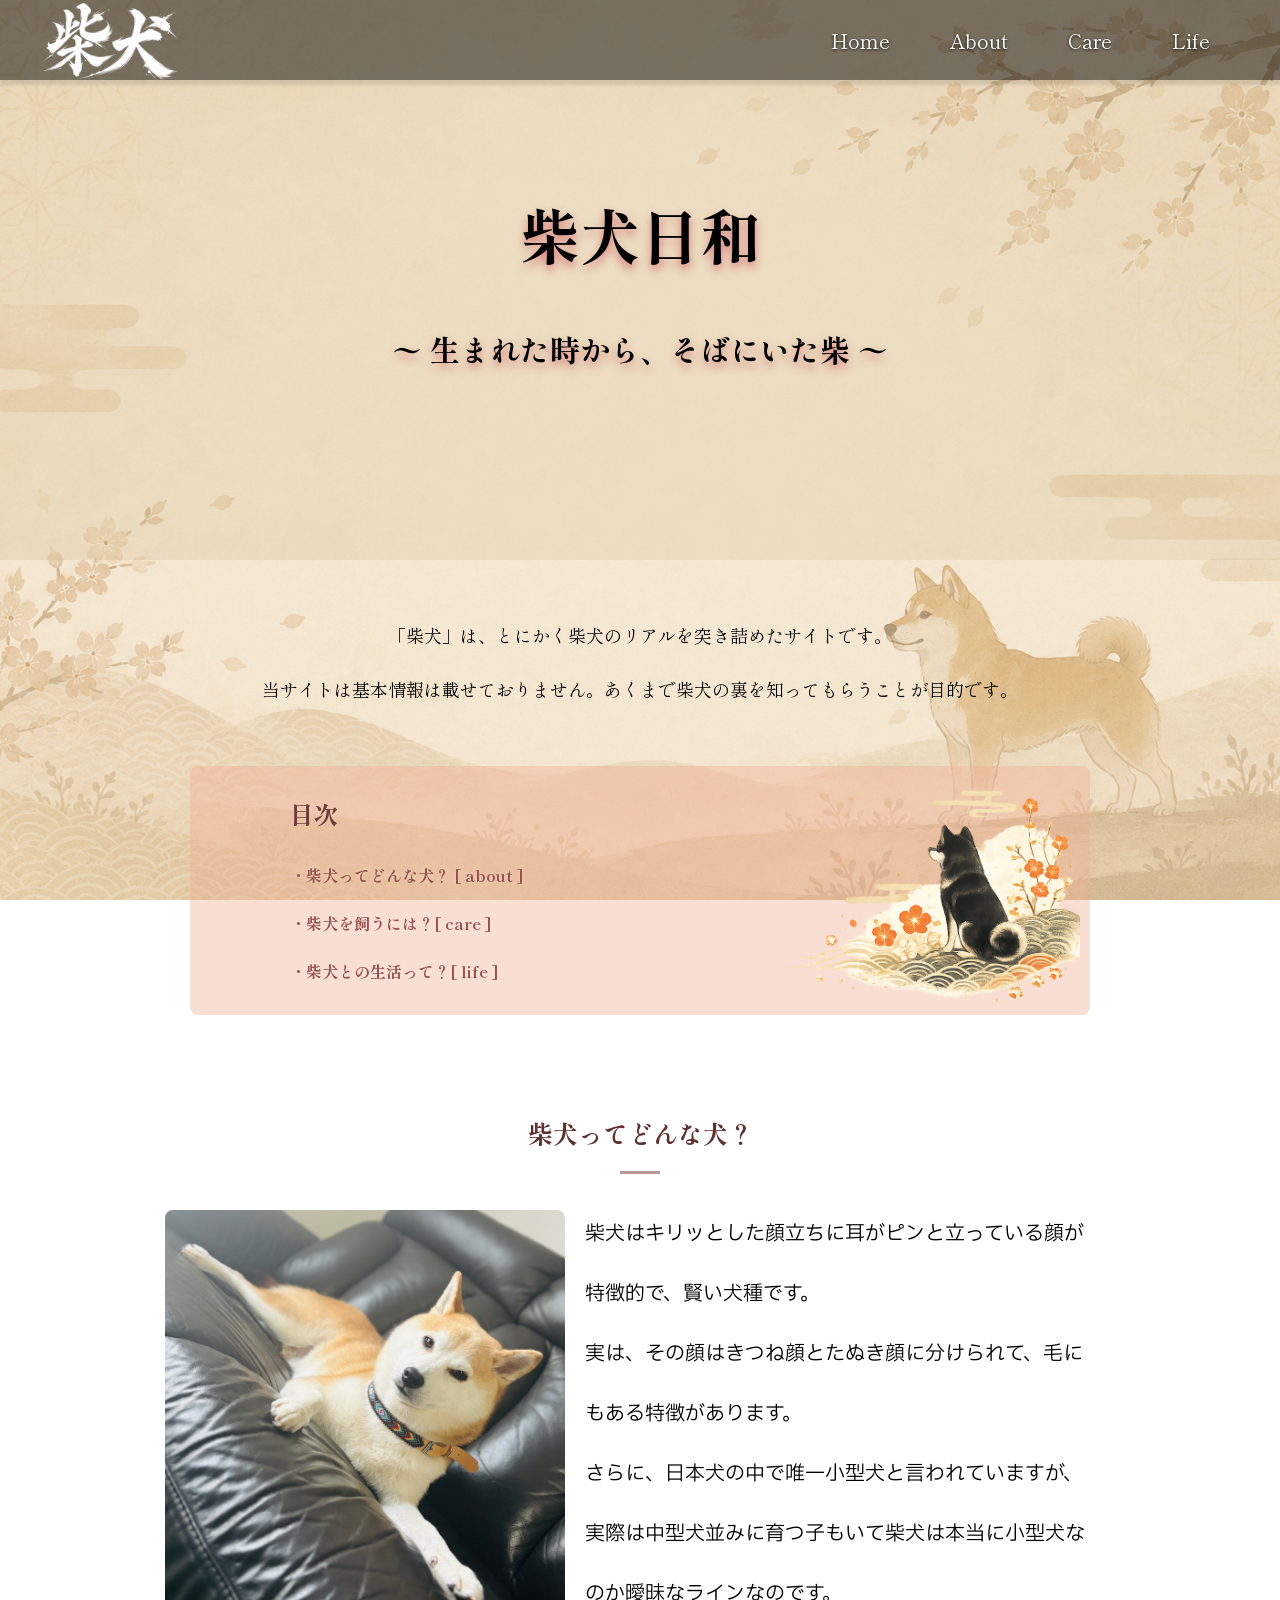
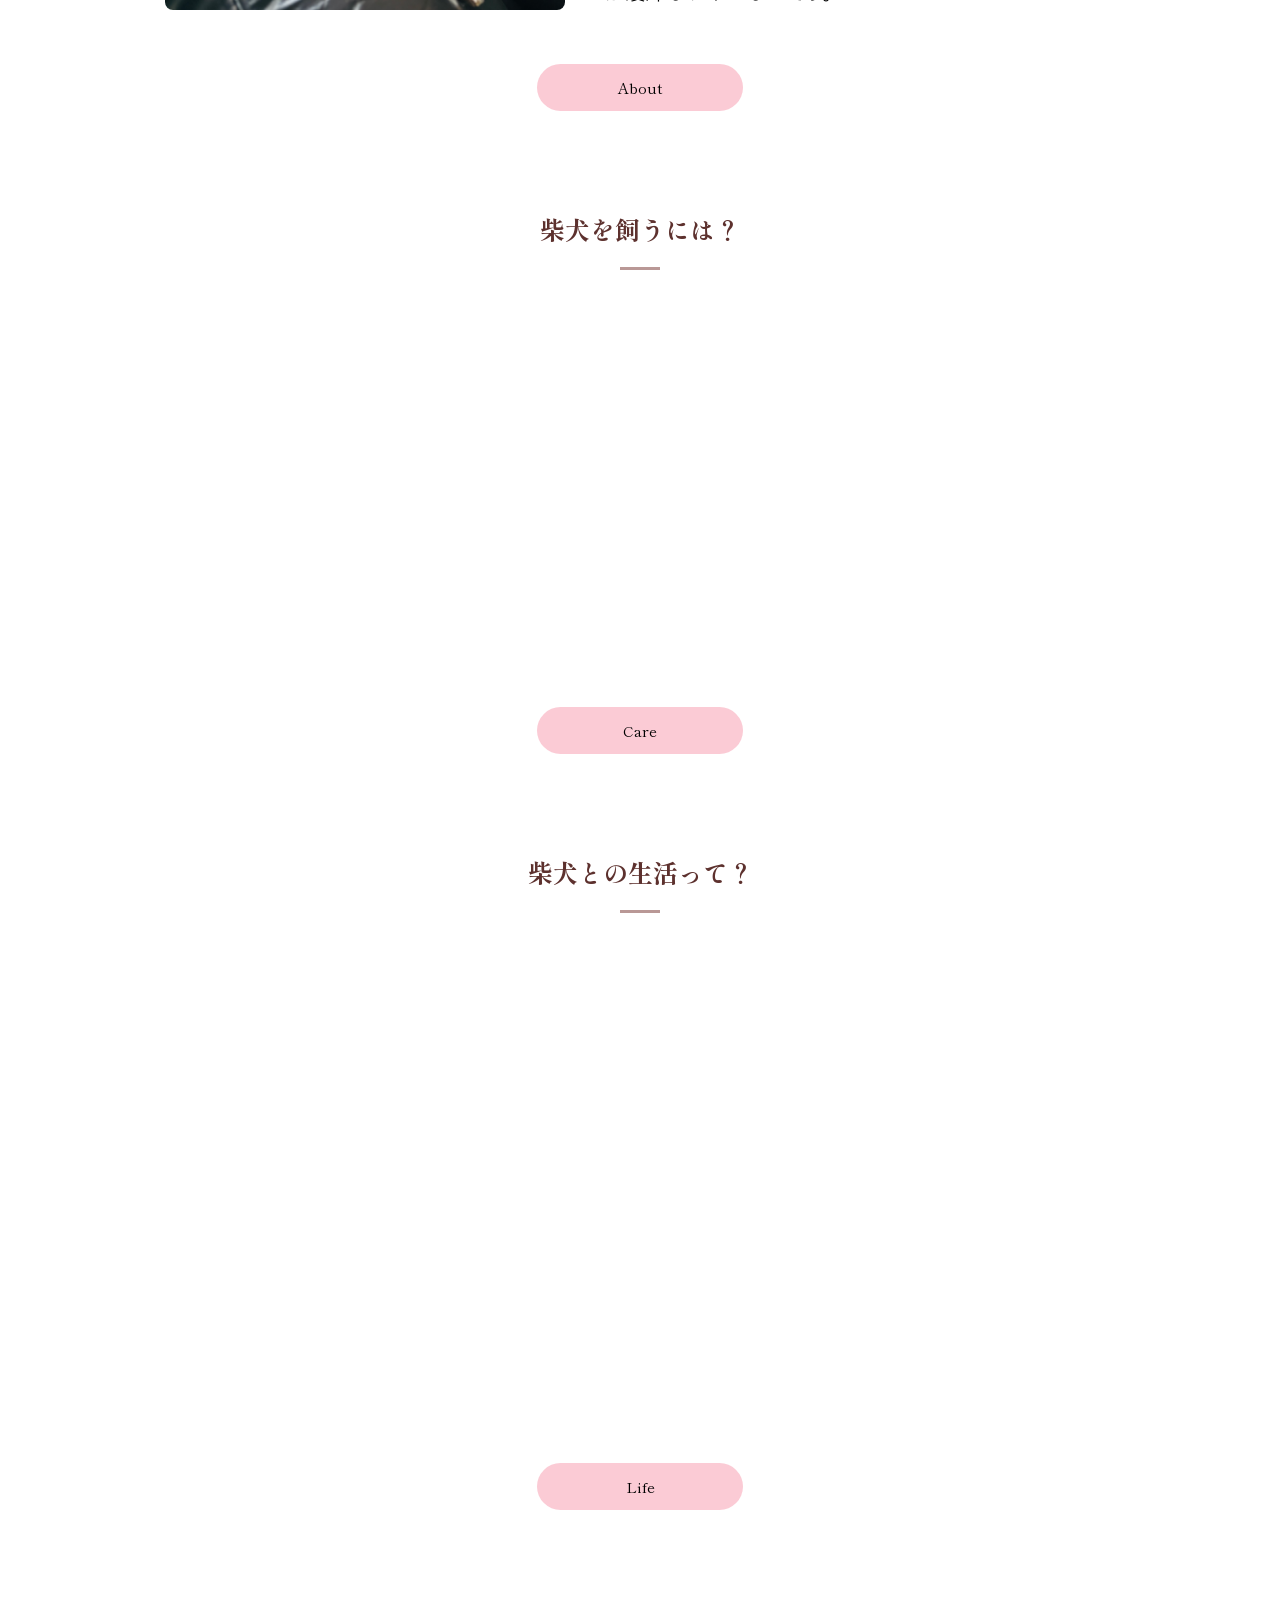
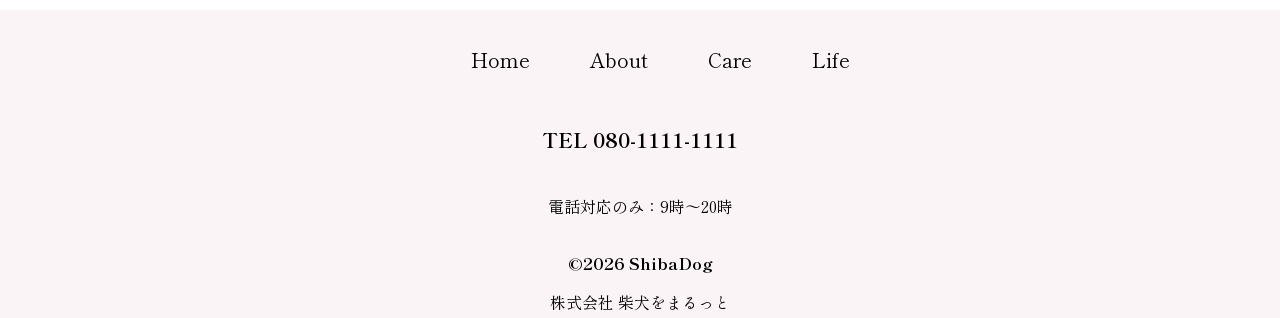
==== index.html @ 4274ad4c "デプロイ" ====
<!DOCTYPE html>
<html lang="ja">

<head>
    <meta charset="UTF-8">
    <meta name="viewport" content="width=device-width, initial-scale=1.0">
    <title>知っておきたい！柴犬のコト</title>
    <link rel="stylesheet" href="./DogMatch_Site/css/base.css">
    <link rel="stylesheet" href="./DogMatch_Site/css/index.css">
    <link rel="preconnect" href="https://fonts.googleapis.com">
    <link rel="preconnect" href="https://fonts.gstatic.com" crossorigin>
    <link href="https://fonts.googleapis.com/css2?family=IBM+Plex+Sans+JP&family=Shippori+Mincho&display=swap"
        rel="stylesheet">
</head>

<body>
    <div id="page-transition" class="active"></div>
    <header class="header">
        <div class="header-inner">
            <a href="./index.html" class="header-logo">
                <img src="./DogMatch_Picture/./DM_logo.png" alt="DogMatch-logo">
            </a>
            <button class="menu-button"></button>
            <!-- ボタンの説明的なの欲しい（肉球がメニューボタンだと分かりにくいから -->
            <div class="header-site-menu">
                <nav class="site-menu">
                    <ul>
                        <li><a href="./index.html">Home</a></li>
                        <li><a href="./DogMatch_Site/html/about.html">About</a></li>
                        <li><a href="./DogMatch_Site/html/care.html">Care</a></li>
                        <li><a href="./DogMatch_Site/html/life.html">Life</a></li>
                    </ul>
                </nav>
            </div>
        </div>
    </header>
    <main>
        <div class="title">
            <h1>柴犬日和</h1>
            <p>〜 生まれた時から、そばにいた柴 〜</p>
        </div>
        <!-- 一番初めの一言 -->
        <div class="fade-in">
            <div class="first-message">
                <p>
                    「柴犬」は、とにかく柴犬のリアルを突き詰めたサイトです。<br>当サイトは基本情報は載せておりません。あくまで柴犬の裏を知ってもらうことが目的です。
                </p>
            </div>
            <div class="table-of-contents">
                <h2>目次</h2>
                <div class="text">
                    <a href="#about-first" class="about">・柴犬ってどんな犬？ [ about ]</a>
                    <a href="#point-first" class="point">・柴犬を飼うには？[ care ]</a>
                    <a href="#life-first" class="life">・柴犬との生活って？[ life ]</a>
                    <img src="./DogMatch_Picture/mokuji-bgc.png" alt="もくじ">
                </div>
            </div>
            <!-- ここから各項目簡単説明 -->
            <!-- 柴とは -->
            <div class="recommended" id="about-first">
                <a>
                    <div>柴犬ってどんな犬？</div>
                </a>
            </div>
            <div class="fade-in">
                <div class="about-first">
                    <a class="about-pc"><img src="./DogMatch_Picture/About-first.png" alt="about"></a>
                    <p class="brief-explanation">柴犬はキリッとした顔立ちに耳がピンと立っている顔が特徴的で、賢い犬種です。<br>
                        実は、その顔はきつね顔とたぬき顔に分けられて、毛にもある特徴があります。<br>
                        さらに、日本犬の中で唯一小型犬と言われていますが、実際は中型犬並みに育つ子もいて柴犬は本当に小型犬なのか曖昧なラインなのです。</p>
                </div>
            </div>
            <a class="link-button" href="./DogMatch_Site/html/about.html">About</a>
            <!-- 飼う注意事項 -->
            <div class="recommended" id="point-first">
                <a>
                    <div>柴犬を飼うには？</div>
                </a>
            </div>
            <div class="fade-in">
                <div class="about-first">
                    <p class="brief-explanation">
                        犬を飼うには柴犬に限らずしつけと環境が大切です。<br>主に「マテ」「お座り」「ハウス」「トイレ」この4つは覚えさせた方がいいです。逆を言えばしつけはこの4つ以上も以下も要らないです。<br>環境は過ごしやすい物や便利道具も大切ですが、飼う人の「注意」の方が大切です。
                    </p>
                    <a class="about-pc"><img src="./DogMatch_Picture/Point-first.jpeg" alt="point"></a>
                </div>
            </div>
            <a class="link-button" href="./DogMatch_Site/html/care.html">Care</a>
            <!-- 生活 -->
            <div class="recommended" id="life-first">
                <a>
                    <div>柴犬との生活って？</div>
                </a>
            </div>
            <div class="fade-in">
                <div class="about-first">
                    <a class="about-pc"><img src="./DogMatch_Picture/Life-first.jpeg" alt="point"></a>
                    <div class="brief-explanation">
                        <p>柴犬との生活は、大切な話もありますが面白い話ばかりです。<br>
                            本来飼い主の方が立場が上のはずが、一緒に過ごしていると柴犬の方が上になる場面もなぜかあり、気づけば人間と柴犬が同等の立場のように過ごすようになることが多いです。<br>ここのページはそんな面白柴犬エピソードを書いています。ぜひみてください！
                        </p>
                    </div>
                </div>
            </div>
            <a class="link-button" href="./DogMatch_Site/html/life.html">Life</a>
    </main>
    <footer>
        <div class="site-menu">
            <nav class="base-menu">
                <ul>
                    <li><a href="./index.html">Home</a></li>
                    <li><a href="./DogMatch_Site/html/about.html">About</a></li>
                    <li><a href="./DogMatch_Site/html/care.html">Care</a></li>
                    <li><a href="./DogMatch_Site/html/life.html">Life</a></li>
                </ul>
            </nav>
        </div>
        <div class="text-center">
            <div class="base-tel">
                <p>TEL 080-1111-1111</p>
            </div>
            <div class="base-time">
                <p>
                    電話対応のみ：9時〜20時
                </p>
            </div>
            <p class="copyright"><small>&copy;2026 ShibaDog</small></p>
            <p class="company">株式会社 柴犬をまるっと</p>
        </div>
    </footer>
    <script>
        //ここはメニューボタン（肉球）が押されたらメニューを出し、もう一度押されたら引っ込める役割
        const menuButton = document.querySelector('.menu-button');
        const headerSiteMenu = document.querySelector('.header-site-menu');
        menuButton.addEventListener('click', function () {
            headerSiteMenu.classList.toggle('show');
        });
        // fade-in
        const observer = new IntersectionObserver(entries => {
            entries.forEach(entry => {
                if (entry.isIntersecting) entry.target.classList.add('is-visible');
            });
        });
        document.querySelectorAll('.fade-in').forEach(el => observer.observe(el));
        //→細かくなくて良い、これは結局何をしているjsなのか分かれば良い（これは、つけた名前をこのコード内から探して、cssで設定したpx分下げて配置しておいて、画面に映ったら元の位置に指定時間で戻す
        // ページ読み込み時:白から元に戻す

        // 画面のフェード　page-transition
        //1
        window.addEventListener('DOMContentLoaded', () => {
            const overlay = document.getElementById('page-transition');
            requestAnimationFrame(() => {
                overlay.classList.remove('active'); // フェードアウト
            });
        });
        // リンククリック時:白くしてから遷移
        //2（役割はその場でページに飛ぶのをとめ、自分で設定した演習、時間を決めて移動させてる
        document.querySelectorAll('a').forEach(link => {
            link.addEventListener('click', function (e) {
                const href = this.getAttribute('href');
                // hrefにクリックされたaタグのhref属性の値を読み込んでいる
                if (!href || href.startsWith('#')) {
                    return; // ここで処理を抜ける
                }
                e.preventDefault();//リンクを押した瞬間にすぐページが切り替わるのを止める。
                const overlay = document.getElementById('page-transition');
                overlay.classList.add('active');//→ 白いオーバーレイを表示する(すでに白い状態だから見た目上の変化はないけど、「今から白くなるぞ」という状態にする)
                //3
                setTimeout(() => {
                    window.location.href = href;
                }, 1000); // CSSのtransition時間と合わせる
            });
        });
        //最初から白くしておく（html)→リンクリックで2が動き、3で1秒まつ→待ったらページの読み込み→そのページも初めから白いため、1が動き、フェードアウト
        // カーソル設定
        let lastTime = 0;
        document.addEventListener('mousemove', function (e) {
            const now = Date.now(); // 今の時刻を取得
            if (now - lastTime < 150) {
                return; // 前回置いてからまだINTERVALミリ秒経ってなければ何もしない
            }
            lastTime = now; // 今回置いた時刻を記録し直す
            const paw = document.createElement('img');//タグ作成
            paw.src = './DogMatch_Picture/cursor.png';
            paw.className = 'paw-trail';//cssで見た目を整えるための目印
            paw.style.left = e.pageX + 'px';
            paw.style.top = e.pageY + 'px';
            //マウスが動いたらその地点を記録
            document.body.appendChild(paw);//実際に追加
            // 一定時間後に消す(残り続けると重くなるため)
            setTimeout(() => {
                paw.remove();
            }, 800);
        });
    </script>
</body>

</html>
---- DogMatch_Site/css/base.css ----
@charset "utf-8";

/* フォント */
/* font-family: "IBM Plex Sans JP", sans-serif; 可愛い方*/
/* font-family: "Shippori Mincho", serif;　和風 */

html {
    scroll-behavior: smooth;
}

/* これだけでゆっくり動いてくれる */

* {
    cursor: url('../../DogMatch_Picture/cursor.png') 16 16, auto;
}

body {
    font-family: "IBM Plex Sans JP", sans-serif;
    /* background-image: url(../../DogMatch_Picture/background.png); */
    background-repeat: no-repeat;
    background-position: center;
    /* スクロールしても背景固定 */
    background-attachment: fixed;
    background-size: cover;
    margin: 0;
    padding: 0;
    width: 100%;
    /* カーソル */
    cursor: url('../../DogMatch_Picture/cursor.png') 16 16, auto;
}

/* ↓各項目のtitle部分設定 */
.title {
    font-family: "Shippori Mincho", serif;
    width: 100%;
    margin-top: 0;
    padding-top: 150px;
    padding-bottom: 100px;
    font-weight: bold;
    text-align: center;
    font-size: 20px;
    text-shadow: 0 5px 5px #ffffffaf;
    /*横　縦　ぼかしの大きさ　色*/
}

.title h1 {
    font-size: 5vh;
}

/* ここまで各項目title */

a {
    color: inherit;
    /*文字の色は継承してねってこと */
    text-decoration: none;
}

ul {
    display: flex;
    list-style: none;
    /* 頭のアイコンをなくす */
}

/* ヘッター */
.header-site-menu ul li,
.base-menu ul li {
    margin-left: 30px;
    margin-right: 30px;
    font-size: 20px;
}

.header-logo {
    /*このロゴは<a>、インライン要素。＝高さや幅は設定できない*/
    display: block;
    width: 140px;
    margin-top: 10px;
}

header {
    font-family: "Shippori Mincho", serif;
    width: 100%;
    height: 80px;
    top: 0;
    left: 0;
    background-color: #0000007d;
    position: fixed;
    box-shadow: 0 5px 3px rgba(0, 0, 0, 0.1);
    text-shadow: 0 1px 3px #090909f6;
    /*横　縦　ぼかしの大きさ　色*/
    z-index: 999;
}

.menu-button {
    display: none;
}

.header-inner {
    /* 主軸ができる→これに沿って子要素を並べられる */
    display: flex;
    /* 交差軸を作る（今回は縦にできる） */
    /* 左右の要素を端に置いてあと均等に置く */
    justify-content: space-between;
    align-items: center;
    color: #fff;
    max-width: 1200px;
    height: 100%;
    margin-left: auto;
    margin-right: auto;
    padding-left: 40px;
    padding-right: 40px;

}

/* ヘッターここまで */

img {
    max-width: 100%;
    object-fit: cover;
    background-size: cover;
    border-radius: 8px;
}

/* フッター↓ */
footer {
    font-family: "Shippori Mincho", serif;
    margin-top: 30px;
    background-color: #f3e8ee75;
    flex-direction: column;
    display: flex;
    align-items: center;
    line-height: 2;
}

.text-center {
    text-align: center;
}

.base-menu {
    margin-top: 30px;
    margin-bottom: 20px;
}

.copyright,
.base-tel {
    font-size: 20px;
    font-weight: bold;
    /* これで真ん中に配置できる */

}

.company {
    line-height: 0;
}

/* フッター設定ここまで */

/* スクロール設定 */
.fade-in {
    opacity: 0;
    /*透明に*/
    transform: translateY(40px);
    /*縦に５０px下げる*/
    transition: opacity 1s, transform 1s;
    /*1秒かけて変化*/
}

/* jsで.is-visibleというオブジェクトもついたら */
.fade-in.is-visible {
    opacity: 1;
    transform: translateY(0);
}

.base-time {
    margin-top: 30px;
}

/* ページ飛ぶとき */
#page-transition {
    position: fixed;
    top: 0;
    left: 0;
    width: 100%;
    height: 100%;
    background-size: cover;
    background-position: center;
    background-repeat: no-repeat;
    background-attachment: fixed;
    background-image: url(../../DogMatch_Picture/fade.png);
    opacity: 0;
    pointer-events: none;
    z-index: 9999;
    transition: opacity 1s ease;
}

/* CSS	見た目の変化のルール(何が、どう、何秒で変わるか)
JS	いつそのルールを発動させるか(クラスの付け外しのタイミング) */

#page-transition.active {
    opacity: 1;
    pointer-events: all;
}

/* カーソル */
.paw-trail {
    position: absolute;
    pointer-events: none;
    /*この要素はクリック judged対象から外す*/
    /* 跡自体はクリックできないようにする */
    opacity: 0.7;
    animation: paw-fade 0.8s forwards;
    /* 徐々に消えるように */
    transition: none;
    transform: translate(-50%, -50%);
}

@keyframes paw-fade {
    to {
        opacity: 0;
        transform: translate(-50%, -50%) scale(0.8);
        /* 位置は変わらず、大きさと透明度だけ変化 */
    }
}

@media (max-width:900px) {
    body {
        background-position: right -100px bottom;

    }

    /* ヘッター */
    .header {
        position: fixed;
        height: 60px;
        top: 0;
        left: 0;
        width: 100%;
    }

    .header-inner {
        height: 100%;
    }

    .header-logo {
        width: 100px;
    }

    .site-menu ul {
        padding-left: 0;
        display: block;
        text-align: center;
        line-height: 4;
    }

    /* ヘッターの出し入れ ↓*/
    .base-menu {
        display: none;
    }

    .header-site-menu {
        position: absolute;
        top: 100%;
        left: 0;
        right: 0;
        background-color: #888e7edd;
        padding-top: 30px;
        padding-bottom: 50px;
        display: none;
    }

    .header-site-menu.show {
        /*jsで'is-show'（ここはただの名前なためなんでも動く、同じ名前なら）を追加されると、*/
        display: block;
    }

    .menu-button {
        display: block;
        width: 50px;
        height: 50px;
        background-image: url(../../DogMatch_Picture/paw.png);
        background-size: 100%;
        background-repeat: no-repeat;
        background-position: center;
        background-color: transparent;
        border: none;
        border-radius: 0;
        /*ボタンとしてわかりやすく、初めから角が丸び帯てるためなくす。*/
        outline: none;
        /*ボーダーと違って、動く、ボーダーに近いもの*/
    }

    /* ヘッターここまで */

    /*各項目title */
    .title h1 {
        font-size: 30px;
    }
}
---- DogMatch_Site/css/index.css ----
@charset "utf-8";

#about-first,
#point-first,
#life-first {
    /* 目次でここに飛んできたときだけ、上に80pxの隙間を開ける（数値は自由に調整してください） */
    scroll-margin-top: 100px;
}

.about:hover,
.point:hover,
.life:hover {
    color: #a05757;
}

body {
    background-image: url(../../DogMatch_Picture/background.png);
}

/* タイトル部分 */

.title {
    font-family: "Shippori Mincho", serif;
    width: 100%;
    background-color: #c6ab7230;
    /* height: 350px; */
    height: 40vh;
    /*画面の?%の大きさに設定*/
    /* flex-direction: column;
    display: flex;
    align-items:center; */
    margin-top: 0;
    padding-top: 150px;
    font-weight: bold;
    text-align: center;
    font-size: 30px;
    text-shadow: 0 5px 10px #d67575f6;
    /*横　縦　ぼかしの大きさ　色*/
    padding-bottom: 50px;

}

.title h1 {
    margin-top: 40px;
    margin-bottom: 50px;
    font-size: 60px;
}

/* 前書き */
.first-message,
.brief-explanation {
    /*各項目の説明文も同じcssを適応中*/
    padding: 30px 30px 0;
    text-align: center;
    line-height: 3;
}

.first-message {
    font-family: "Shippori Mincho", serif;
    font-size: 18px;
}

/* 前書きここまで */

/* 各項目説明のタイトル部分設定 */
.recommended {
    font-size: 25px;
    margin: 100px auto 0;
    text-align: center;
    font-weight: bold;
    color: #5d312e;
    font-family: "Shippori Mincho", serif;
}

.recommended:after {
    content: '';
    /*　これが線のブロック本体*/
    display: block;
    width: 40px;
    height: 3px;
    margin: 20px auto 0;
    background-color: #8046428d;
}

/* ここがボタン設定 */
.link-button {
    background-color: #f4789362;
    text-align: center;
    margin: 20px auto 100px;
    /*　上、左右、下*/
    display: block;
    width: 180px;
    border-radius: 30px;
    /*角を丸くするもので、4つ角全て各自変更できる*/
    font-size: 15px;
    padding: 13px;
    font-family: "Shippori Mincho", serif;
}

/* ボタン、カーソルを当てたら色が変わるコード */
.link-button:hover {
    background-color: #fc9fb362;
    color: #545454;
}

/* 説明文 */
.brief-explanation {
    text-align: left;
    padding: 0px 20px 0;
    font-size: 20px;
}

h3 {
    margin-top: 30px;
    margin-left: 20px;
}

.about-first {
    display: flex;
    max-width: 950px;
    margin: 10px auto 20px;
    justify-content: center;
    align-items: center;
    flex-direction: row;
    /*　横並びにする　*/
}

.about-pc {
    max-width: 400px;
}

/* 各項目設定ここまで */

/* ここから目次設定 */
.table-of-contents {
    position: relative;
    /*基準の枠を作る*/
    background-color: #efab9365;
    color: #6e3c3a;
    height: 100%;
    max-width: 700px;
    width: 80%;
    margin: 50px auto 50px;
    padding: 10px 100px 20px;
    z-index: 1;
    border-radius: 8px;
    font-family: "Shippori Mincho", serif;
}

.table-of-contents img {
    position: absolute;
    /*自由に配置できるように*/
    bottom: 0;
    right: 10px;
    width: 100%;
    max-width: 700px;
    z-index: -1;
}

.text a {
    color: #96514d;
    text-shadow: 0 0 5px #ffffff50;
    font-weight: bold;
    display: flex;
    text-align: left;
    line-height: 3;
    width: fit-content;
    /*文字の長さ分当たり判定設定*/
}

.text a:hover {
    color: #663735;
}

@media (max-width:900px) {

    /* 前書き */
    .first-message-big {
        display: none;
    }

    .first-message-mini {
        display: block;
    }

    /* 左右に隙間を開けたいクラスを追加していく */
    .first-message {
        margin-left: 20px;
        margin-right: 10px;
    }

    /* 前書きここまで */

    /* title */
    .title {
        height: 90vh;
        padding-top: 100px;
        padding-bottom: 30px;
        text-align: center;
        font-size: 35px;
        padding-bottom: 0;
    }

    .title h1 {
        margin-top: 180px;
        padding-bottom: 0;
        font-size: 50px;
    }

    .title p {
        font-size: 18px;
    }

    /* titleここまで */
    /* 各項目内容設定 */
    .about-pc {
        display: none;
    }

    .brief-explanation {
        font-size: 16px;
    }

    /* ここまで */
    /* 目次設定 */
    .table-of-contents {
        padding: 10px 30px;
        width: 80%;
    }

    .table-of-contents a {
        border-bottom: none;
    }
}
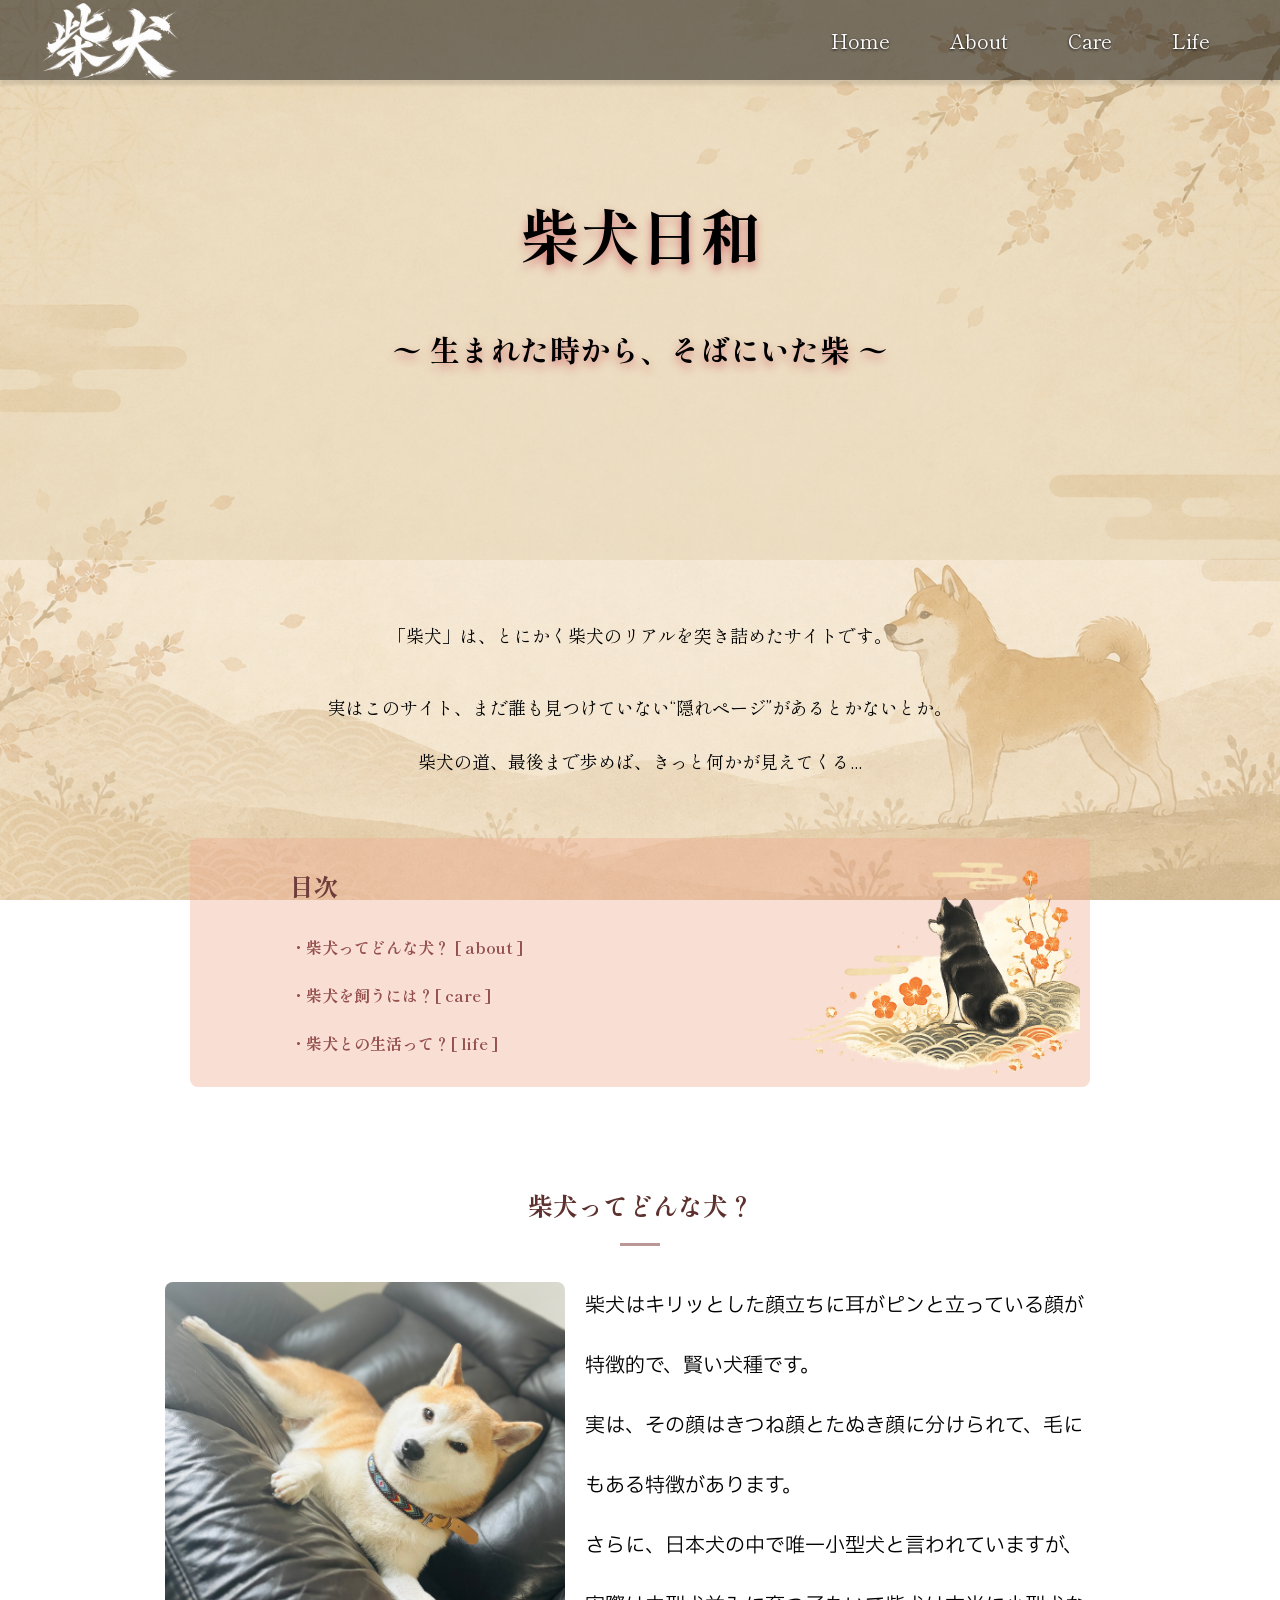
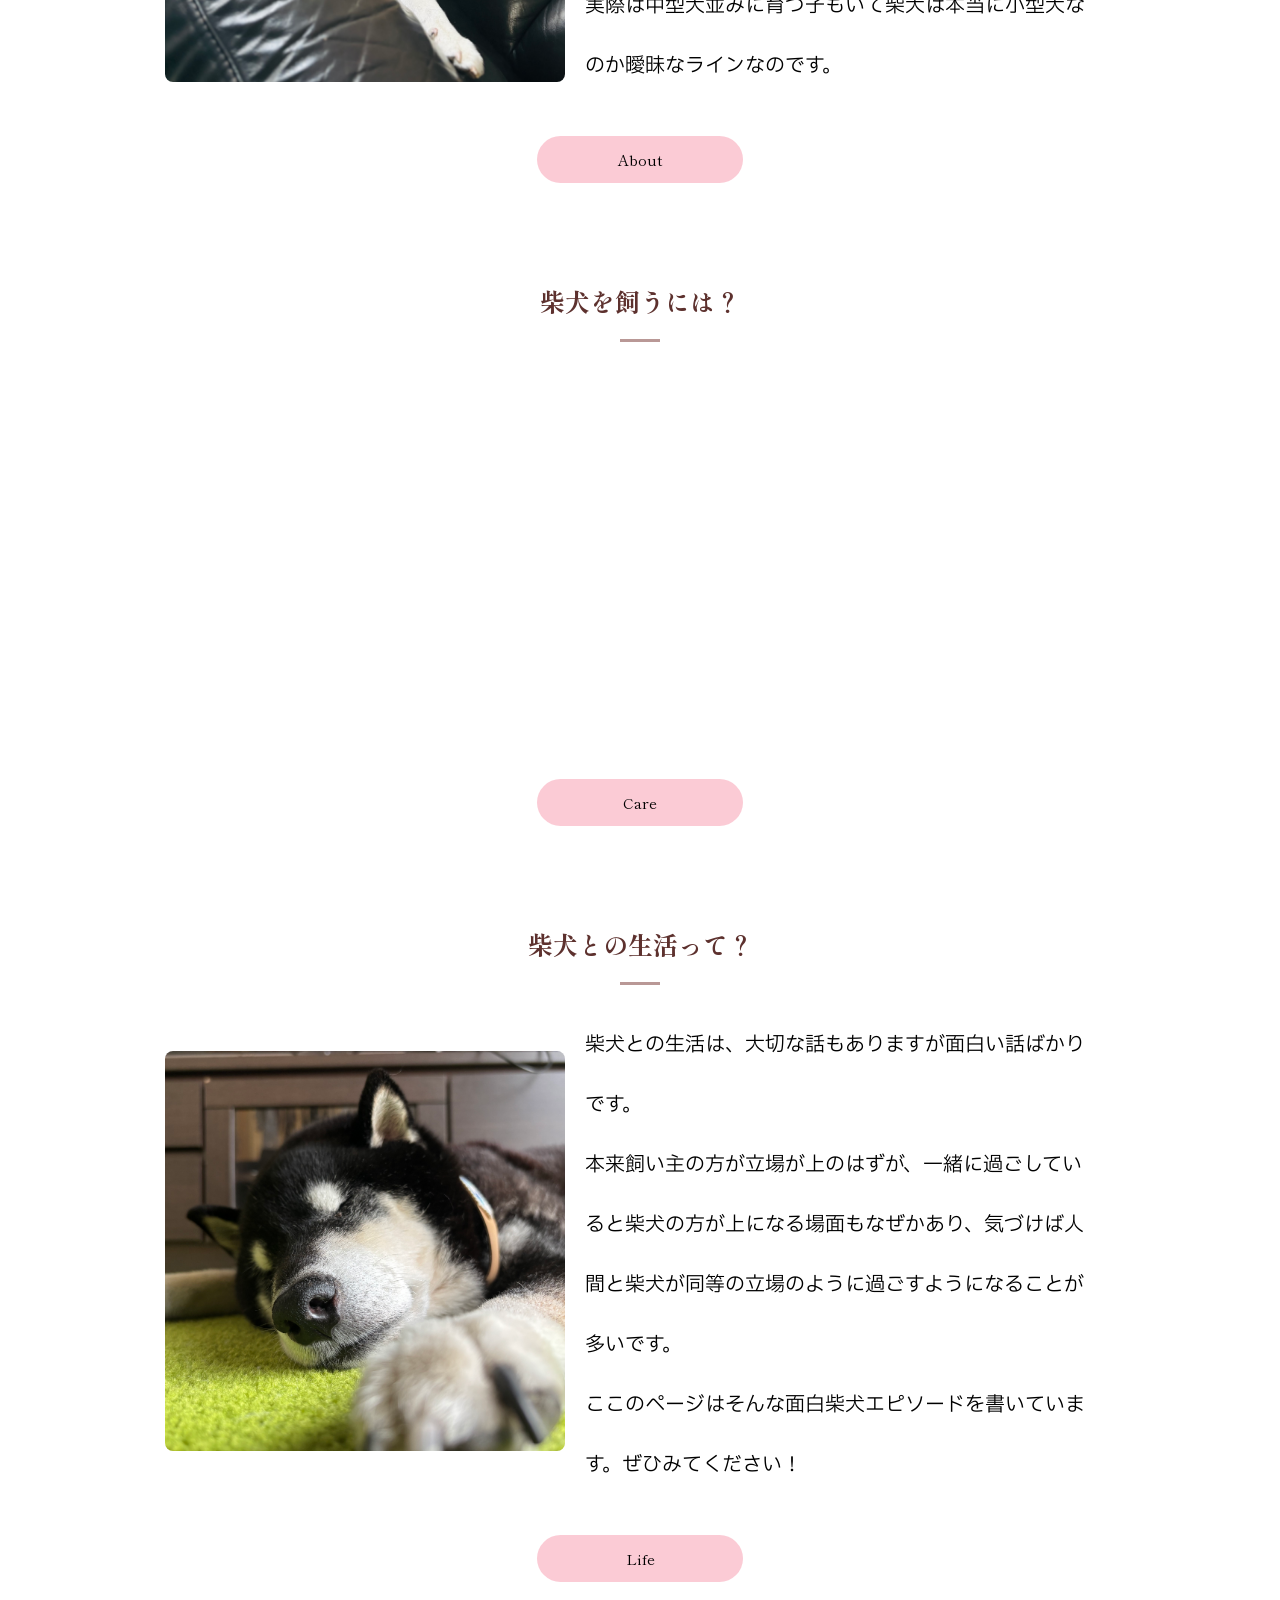
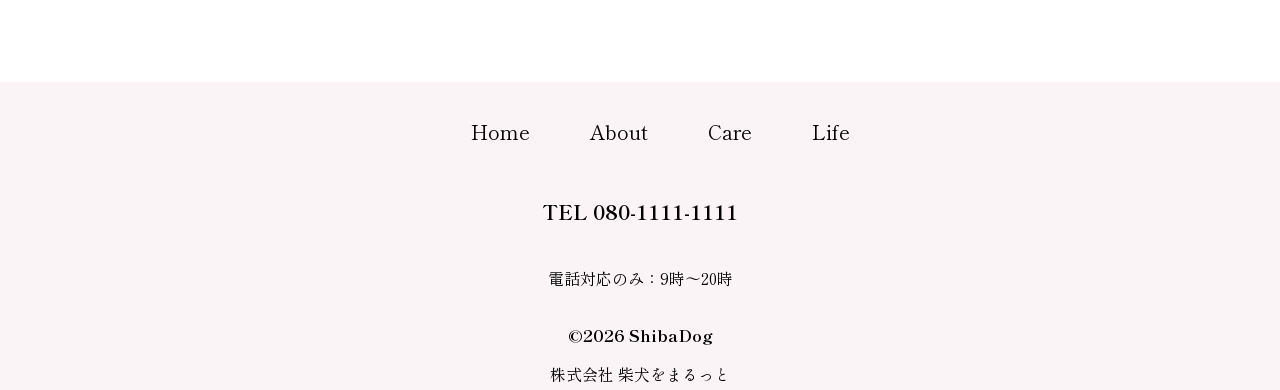
==== commit 63da2b7f: "Merge branch 'more' of https://github.com/izuyoshioka2112-gif/my-site into more" ====
--- a/index.html
+++ b/index.html
@@ -18,7 +18,7 @@
     <header class="header">
         <div class="header-inner">
             <a href="./index.html" class="header-logo">
-                <img src="./DogMatch_Picture/./DM_logo.png" alt="DogMatch-logo">
+                <img src="../../DogMatch_Picture/./DM_logo.png" alt="DogMatch-logo">
             </a>
             <button class="menu-button"></button>
             <!-- ボタンの説明的なの欲しい（肉球がメニューボタンだと分かりにくいから -->
@@ -26,9 +26,9 @@
                 <nav class="site-menu">
                     <ul>
                         <li><a href="./index.html">Home</a></li>
-                        <li><a href="./DogMatch_Site/html/about.html">About</a></li>
-                        <li><a href="./DogMatch_Site/html/care.html">Care</a></li>
-                        <li><a href="./DogMatch_Site/html/life.html">Life</a></li>
+                        <li><a href="./about.html">About</a></li>
+                        <li><a href="./care.html">Care</a></li>
+                        <li><a href="./life.html">Life</a></li>
                     </ul>
                 </nav>
             </div>
@@ -43,7 +43,9 @@
         <div class="fade-in">
             <div class="first-message">
                 <p>
-                    「柴犬」は、とにかく柴犬のリアルを突き詰めたサイトです。<br>当サイトは基本情報は載せておりません。あくまで柴犬の裏を知ってもらうことが目的です。
+                    「柴犬」は、とにかく柴犬のリアルを突き詰めたサイトです。
+                </p>
+                <p class="event">実はこのサイト、まだ誰も見つけていない“隠れページ”があるとかないとか。<br>柴犬の道、最後まで歩めば、きっと何かが見えてくる...
                 </p>
             </div>
             <div class="table-of-contents">
@@ -52,7 +54,7 @@
                     <a href="#about-first" class="about">・柴犬ってどんな犬？ [ about ]</a>
                     <a href="#point-first" class="point">・柴犬を飼うには？[ care ]</a>
                     <a href="#life-first" class="life">・柴犬との生活って？[ life ]</a>
-                    <img src="./DogMatch_Picture/mokuji-bgc.png" alt="もくじ">
+                    <img src="../../DogMatch_Picture/mokuji-bgc.png" alt="もくじ">
                 </div>
             </div>
             <!-- ここから各項目簡単説明 -->
@@ -64,13 +66,13 @@
             </div>
             <div class="fade-in">
                 <div class="about-first">
-                    <a class="about-pc"><img src="./DogMatch_Picture/About-first.png" alt="about"></a>
+                    <a class="about-pc"><img src="../../DogMatch_Picture/About-first.png" alt="about"></a>
                     <p class="brief-explanation">柴犬はキリッとした顔立ちに耳がピンと立っている顔が特徴的で、賢い犬種です。<br>
                         実は、その顔はきつね顔とたぬき顔に分けられて、毛にもある特徴があります。<br>
                         さらに、日本犬の中で唯一小型犬と言われていますが、実際は中型犬並みに育つ子もいて柴犬は本当に小型犬なのか曖昧なラインなのです。</p>
                 </div>
             </div>
-            <a class="link-button" href="./DogMatch_Site/html/about.html">About</a>
+            <a class="link-button" href="./about.html">About</a>
             <!-- 飼う注意事項 -->
             <div class="recommended" id="point-first">
                 <a>
@@ -82,10 +84,10 @@
                     <p class="brief-explanation">
                         犬を飼うには柴犬に限らずしつけと環境が大切です。<br>主に「マテ」「お座り」「ハウス」「トイレ」この4つは覚えさせた方がいいです。逆を言えばしつけはこの4つ以上も以下も要らないです。<br>環境は過ごしやすい物や便利道具も大切ですが、飼う人の「注意」の方が大切です。
                     </p>
-                    <a class="about-pc"><img src="./DogMatch_Picture/Point-first.jpeg" alt="point"></a>
-                </div>
-            </div>
-            <a class="link-button" href="./DogMatch_Site/html/care.html">Care</a>
+                    <a class="about-pc"><img src="../../DogMatch_Picture/Point-first.jpeg" alt="point"></a>
+                </div>
+            </div>
+            <a class="link-button" href="./care.html">Care</a>
             <!-- 生活 -->
             <div class="recommended" id="life-first">
                 <a>
@@ -94,7 +96,7 @@
             </div>
             <div class="fade-in">
                 <div class="about-first">
-                    <a class="about-pc"><img src="./DogMatch_Picture/Life-first.jpeg" alt="point"></a>
+                    <a class="about-pc"><img src="../../DogMatch_Picture/Life-first.jpeg" alt="point"></a>
                     <div class="brief-explanation">
                         <p>柴犬との生活は、大切な話もありますが面白い話ばかりです。<br>
                             本来飼い主の方が立場が上のはずが、一緒に過ごしていると柴犬の方が上になる場面もなぜかあり、気づけば人間と柴犬が同等の立場のように過ごすようになることが多いです。<br>ここのページはそんな面白柴犬エピソードを書いています。ぜひみてください！
@@ -102,16 +104,16 @@
                     </div>
                 </div>
             </div>
-            <a class="link-button" href="./DogMatch_Site/html/life.html">Life</a>
+            <a class="link-button" href="./life.html">Life</a>
     </main>
     <footer>
         <div class="site-menu">
             <nav class="base-menu">
                 <ul>
                     <li><a href="./index.html">Home</a></li>
-                    <li><a href="./DogMatch_Site/html/about.html">About</a></li>
-                    <li><a href="./DogMatch_Site/html/care.html">Care</a></li>
-                    <li><a href="./DogMatch_Site/html/life.html">Life</a></li>
+                    <li><a href="./about.html">About</a></li>
+                    <li><a href="./care.html">Care</a></li>
+                    <li><a href="./life.html">Life</a></li>
                 </ul>
             </nav>
         </div>
@@ -135,6 +137,7 @@
         menuButton.addEventListener('click', function () {
             headerSiteMenu.classList.toggle('show');
         });
+
         // fade-in
         const observer = new IntersectionObserver(entries => {
             entries.forEach(entry => {
@@ -172,21 +175,23 @@
             });
         });
         //最初から白くしておく（html)→リンクリックで2が動き、3で1秒まつ→待ったらページの読み込み→そのページも初めから白いため、1が動き、フェードアウト
+
         // カーソル設定
         let lastTime = 0;
         document.addEventListener('mousemove', function (e) {
             const now = Date.now(); // 今の時刻を取得
-            if (now - lastTime < 150) {
+            if (now - lastTime < 150) {//時間設定
                 return; // 前回置いてからまだINTERVALミリ秒経ってなければ何もしない
             }
             lastTime = now; // 今回置いた時刻を記録し直す
             const paw = document.createElement('img');//タグ作成
-            paw.src = './DogMatch_Picture/cursor.png';
+            paw.src = '../../DogMatch_Picture/cursor.png';
             paw.className = 'paw-trail';//cssで見た目を整えるための目印
             paw.style.left = e.pageX + 'px';
             paw.style.top = e.pageY + 'px';
             //マウスが動いたらその地点を記録
             document.body.appendChild(paw);//実際に追加
+
             // 一定時間後に消す(残り続けると重くなるため)
             setTimeout(() => {
                 paw.remove();
--- a/DogMatch_Site/css/base.css
+++ b/DogMatch_Site/css/base.css
@@ -213,6 +213,16 @@
     transform: translate(-50%, -50%);
 }
 
+#Button {
+    transition: transform 0.5s ease, box-shadow 0.5s ease;
+}
+
+#Button:hover {
+    transform: translateY(-10px);
+    box-shadow: 0 7px 10px rgba(0, 0, 0, 0.125);
+}
+
+
 @keyframes paw-fade {
     to {
         opacity: 0;
--- a/DogMatch_Site/css/index.css
+++ b/DogMatch_Site/css/index.css
@@ -99,8 +99,8 @@
 
 /* ボタン、カーソルを当てたら色が変わるコード */
 .link-button:hover {
-    background-color: #fc9fb362;
-    color: #545454;
+    background-color: #fc9fb387;
+    color: #4d4d4d;
 }
 
 /* 説明文 */
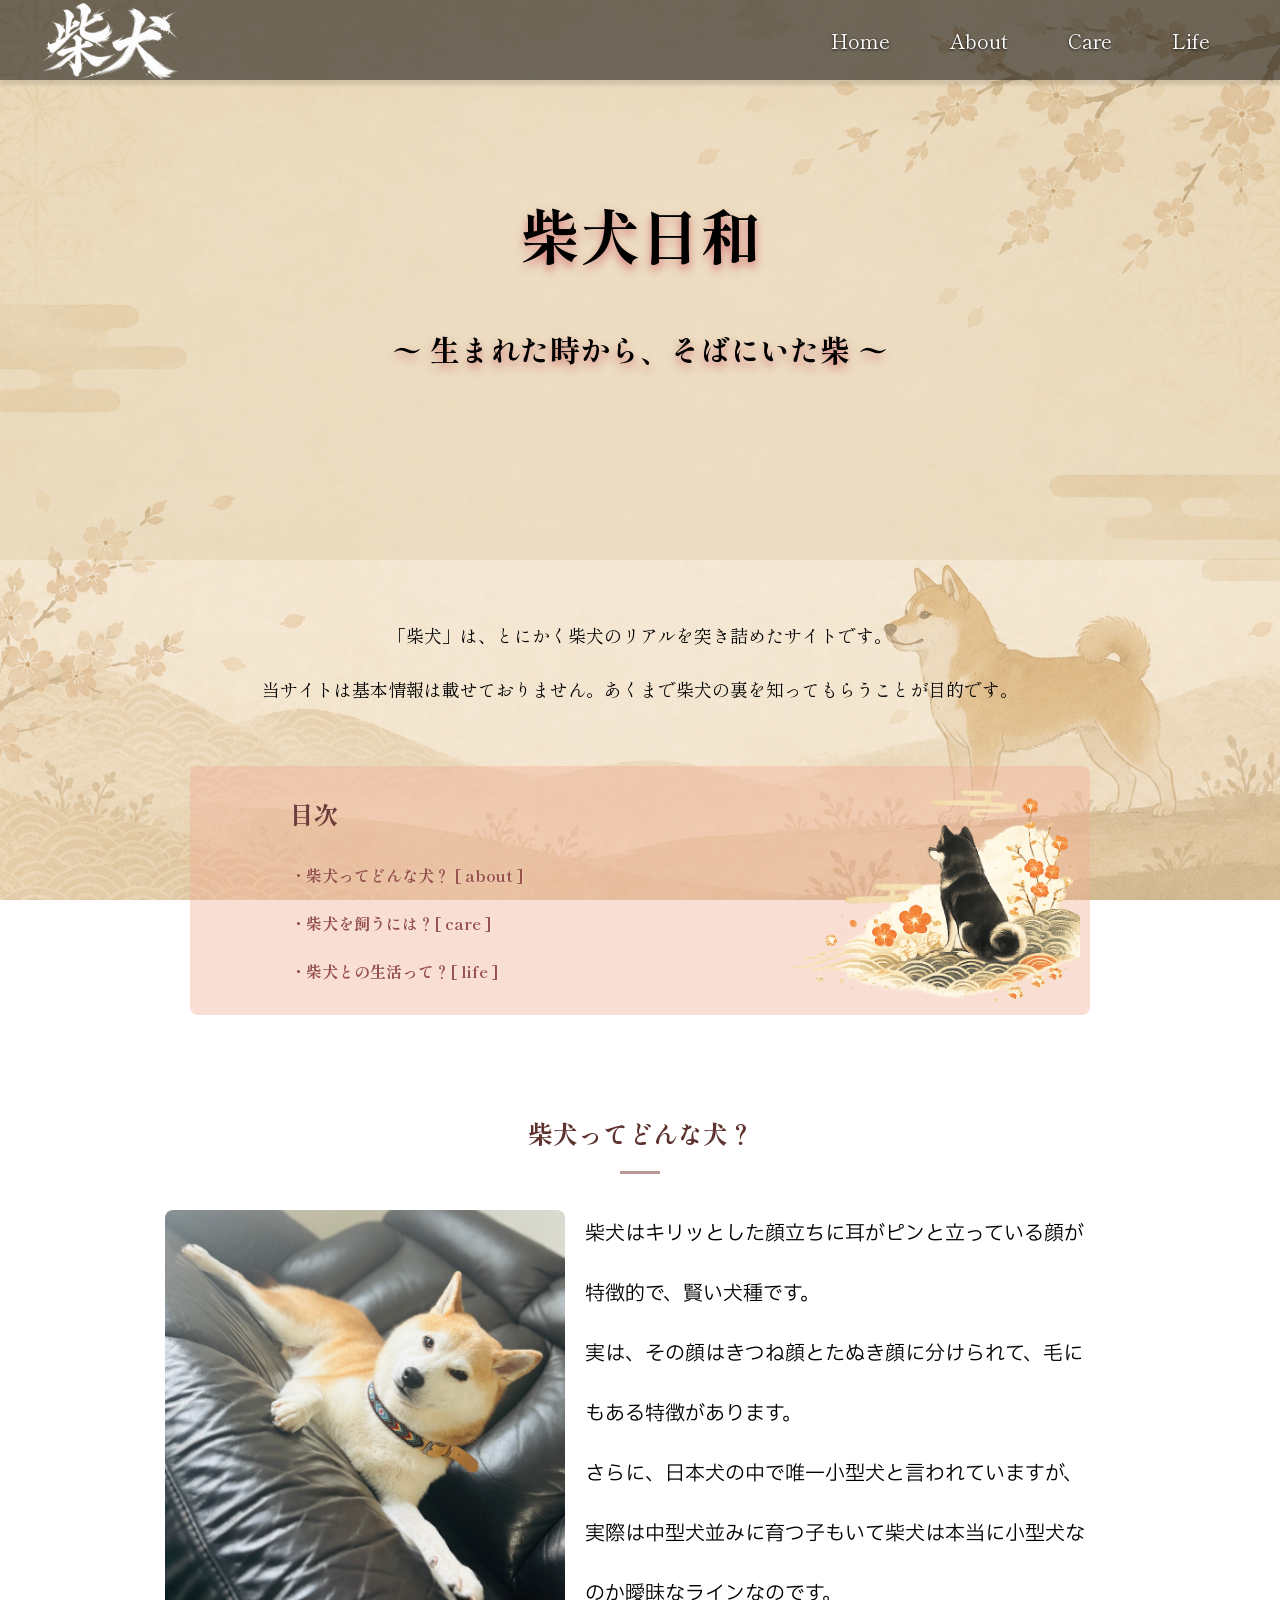
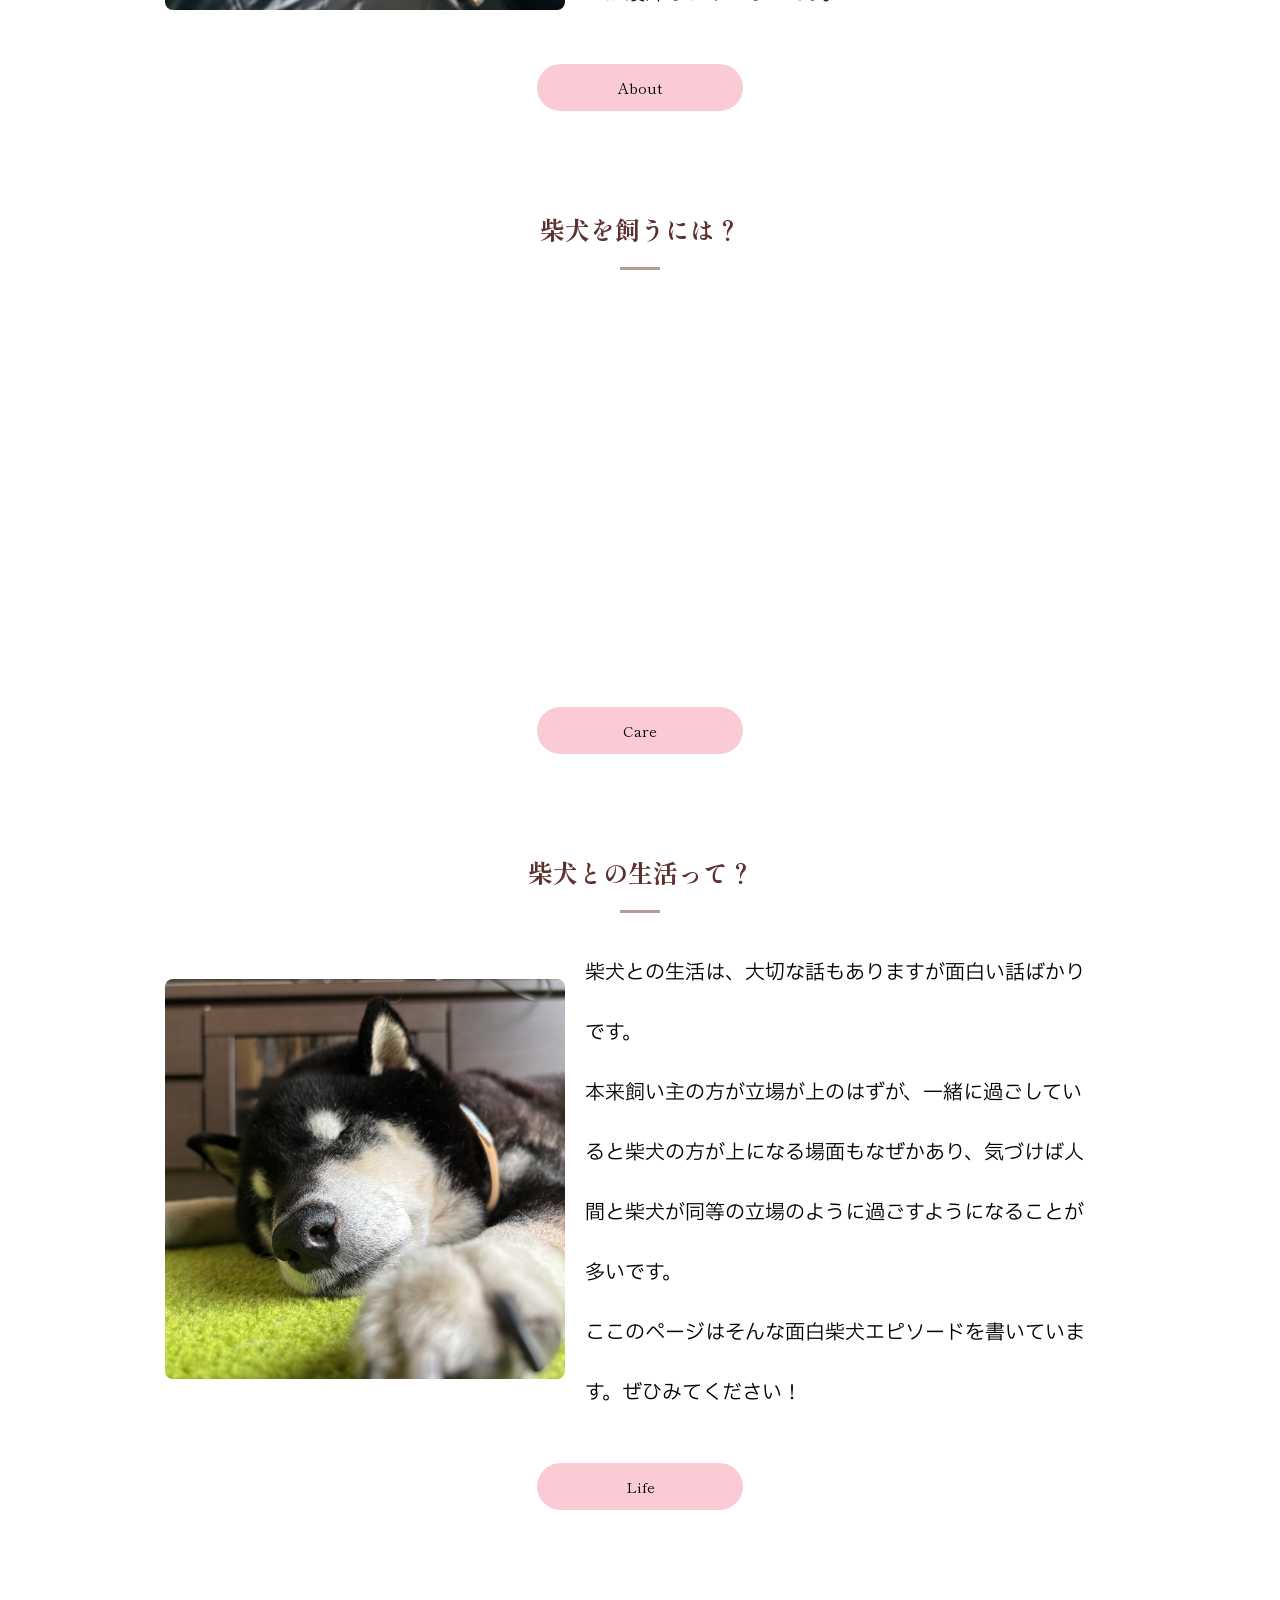
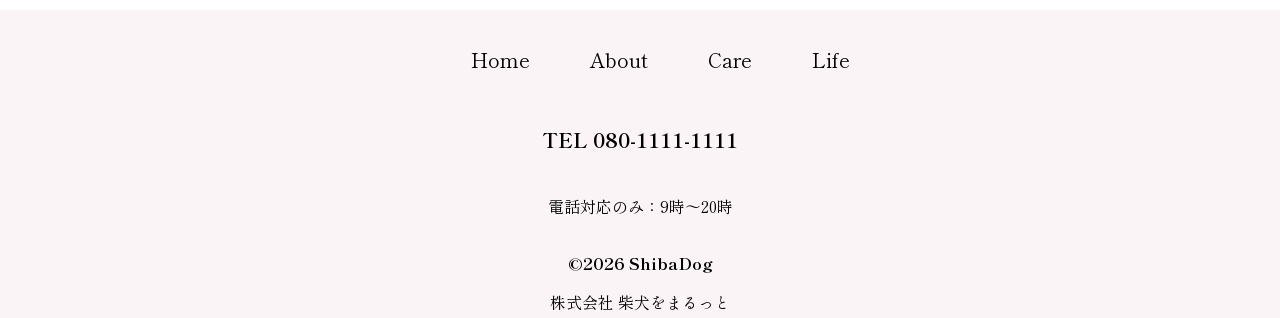
==== commit a134009e: "Resolve conflicts in DS_Store and index.html" ====
--- a/index.html
+++ b/index.html
@@ -18,7 +18,7 @@
     <header class="header">
         <div class="header-inner">
             <a href="./index.html" class="header-logo">
-                <img src="../../DogMatch_Picture/./DM_logo.png" alt="DogMatch-logo">
+                <img src="./DogMatch_Picture/./DM_logo.png" alt="DogMatch-logo">
             </a>
             <button class="menu-button"></button>
             <!-- ボタンの説明的なの欲しい（肉球がメニューボタンだと分かりにくいから -->
@@ -26,12 +26,15 @@
                 <nav class="site-menu">
                     <ul>
                         <li><a href="./index.html">Home</a></li>
-                        <li><a href="./about.html">About</a></li>
-                        <li><a href="./care.html">Care</a></li>
-                        <li><a href="./life.html">Life</a></li>
+                        <li><a href="./DogMatch_Site/html/about.html">About</a></li>
+                        <li><a href="./DogMatch_Site/html/care.html">Care</a></li>
+                        <li><a href="./DogMatch_Site/html/life.html">Life</a></li>
                     </ul>
                 </nav>
             </div>
+        </div>
+        <div class="quiz-button hidden" id="quiz-button">
+            <a href="./DogMatch_Site/html/quiz.html">隠しクイズに挑戦</a>
         </div>
     </header>
     <main>
@@ -43,9 +46,7 @@
         <div class="fade-in">
             <div class="first-message">
                 <p>
-                    「柴犬」は、とにかく柴犬のリアルを突き詰めたサイトです。
-                </p>
-                <p class="event">実はこのサイト、まだ誰も見つけていない“隠れページ”があるとかないとか。<br>柴犬の道、最後まで歩めば、きっと何かが見えてくる...
+                    「柴犬」は、とにかく柴犬のリアルを突き詰めたサイトです。<br>当サイトは基本情報は載せておりません。あくまで柴犬の裏を知ってもらうことが目的です。
                 </p>
             </div>
             <div class="table-of-contents">
@@ -54,7 +55,7 @@
                     <a href="#about-first" class="about">・柴犬ってどんな犬？ [ about ]</a>
                     <a href="#point-first" class="point">・柴犬を飼うには？[ care ]</a>
                     <a href="#life-first" class="life">・柴犬との生活って？[ life ]</a>
-                    <img src="../../DogMatch_Picture/mokuji-bgc.png" alt="もくじ">
+                    <img src="./DogMatch_Picture/mokuji-bgc.png" alt="もくじ">
                 </div>
             </div>
             <!-- ここから各項目簡単説明 -->
@@ -66,13 +67,13 @@
             </div>
             <div class="fade-in">
                 <div class="about-first">
-                    <a class="about-pc"><img src="../../DogMatch_Picture/About-first.png" alt="about"></a>
+                    <a class="about-pc"><img src="./DogMatch_Picture/About-first.png" alt="about"></a>
                     <p class="brief-explanation">柴犬はキリッとした顔立ちに耳がピンと立っている顔が特徴的で、賢い犬種です。<br>
                         実は、その顔はきつね顔とたぬき顔に分けられて、毛にもある特徴があります。<br>
                         さらに、日本犬の中で唯一小型犬と言われていますが、実際は中型犬並みに育つ子もいて柴犬は本当に小型犬なのか曖昧なラインなのです。</p>
                 </div>
             </div>
-            <a class="link-button" href="./about.html">About</a>
+            <a class="link-button" href="./DogMatch_Site/html/about.html" id="Button">About</a>
             <!-- 飼う注意事項 -->
             <div class="recommended" id="point-first">
                 <a>
@@ -84,10 +85,11 @@
                     <p class="brief-explanation">
                         犬を飼うには柴犬に限らずしつけと環境が大切です。<br>主に「マテ」「お座り」「ハウス」「トイレ」この4つは覚えさせた方がいいです。逆を言えばしつけはこの4つ以上も以下も要らないです。<br>環境は過ごしやすい物や便利道具も大切ですが、飼う人の「注意」の方が大切です。
                     </p>
-                    <a class="about-pc"><img src="../../DogMatch_Picture/Point-first.jpeg" alt="point"></a>
-                </div>
-            </div>
-            <a class="link-button" href="./care.html">Care</a>
+                    <a class="about-pc"><img src="./DogMatch_Picture/Point-first.jpeg" alt="point"></a>
+                </div>
+            </div>
+            <a class="link-button" href="./DogMatch_Site/html/care.html" id="Button">Care</a>
+
             <!-- 生活 -->
             <div class="recommended" id="life-first">
                 <a>
@@ -96,7 +98,7 @@
             </div>
             <div class="fade-in">
                 <div class="about-first">
-                    <a class="about-pc"><img src="../../DogMatch_Picture/Life-first.jpeg" alt="point"></a>
+                    <a class="about-pc"><img src="./DogMatch_Picture/Life-first.jpeg" alt="point"></a>
                     <div class="brief-explanation">
                         <p>柴犬との生活は、大切な話もありますが面白い話ばかりです。<br>
                             本来飼い主の方が立場が上のはずが、一緒に過ごしていると柴犬の方が上になる場面もなぜかあり、気づけば人間と柴犬が同等の立場のように過ごすようになることが多いです。<br>ここのページはそんな面白柴犬エピソードを書いています。ぜひみてください！
@@ -104,16 +106,16 @@
                     </div>
                 </div>
             </div>
-            <a class="link-button" href="./life.html">Life</a>
+            <a class="link-button" href="./DogMatch_Site/html/life.html" id="Button">Life</a>
     </main>
     <footer>
         <div class="site-menu">
             <nav class="base-menu">
                 <ul>
                     <li><a href="./index.html">Home</a></li>
-                    <li><a href="./about.html">About</a></li>
-                    <li><a href="./care.html">Care</a></li>
-                    <li><a href="./life.html">Life</a></li>
+                    <li><a href="./DogMatch_Site/html/about.html">About</a></li>
+                    <li><a href="./DogMatch_Site/html/care.html">Care</a></li>
+                    <li><a href="./DogMatch_Site/html/life.html">Life</a></li>
                 </ul>
             </nav>
         </div>
@@ -137,7 +139,6 @@
         menuButton.addEventListener('click', function () {
             headerSiteMenu.classList.toggle('show');
         });
-
         // fade-in
         const observer = new IntersectionObserver(entries => {
             entries.forEach(entry => {
@@ -145,9 +146,9 @@
             });
         });
         document.querySelectorAll('.fade-in').forEach(el => observer.observe(el));
+
         //→細かくなくて良い、これは結局何をしているjsなのか分かれば良い（これは、つけた名前をこのコード内から探して、cssで設定したpx分下げて配置しておいて、画面に映ったら元の位置に指定時間で戻す
         // ページ読み込み時:白から元に戻す
-
         // 画面のフェード　page-transition
         //1
         window.addEventListener('DOMContentLoaded', () => {
@@ -175,28 +176,35 @@
             });
         });
         //最初から白くしておく（html)→リンクリックで2が動き、3で1秒まつ→待ったらページの読み込み→そのページも初めから白いため、1が動き、フェードアウト
-
         // カーソル設定
         let lastTime = 0;
         document.addEventListener('mousemove', function (e) {
             const now = Date.now(); // 今の時刻を取得
-            if (now - lastTime < 150) {//時間設定
+            if (now - lastTime < 150) {
                 return; // 前回置いてからまだINTERVALミリ秒経ってなければ何もしない
             }
             lastTime = now; // 今回置いた時刻を記録し直す
             const paw = document.createElement('img');//タグ作成
-            paw.src = '../../DogMatch_Picture/cursor.png';
+            paw.src = './DogMatch_Picture/cursor.png';
             paw.className = 'paw-trail';//cssで見た目を整えるための目印
             paw.style.left = e.pageX + 'px';
             paw.style.top = e.pageY + 'px';
             //マウスが動いたらその地点を記録
             document.body.appendChild(paw);//実際に追加
-
             // 一定時間後に消す(残り続けると重くなるため)
             setTimeout(() => {
                 paw.remove();
             }, 800);
         });
+
+        window.addEventListener('DOMContentLoaded', () => {
+            const visitedAbout = localStorage.getItem('visited_about')
+            const visitedCare = localStorage.getItem('visited_care')
+            const visitedLife = localStorage.getItem('visited_life')
+            if (visitedAbout && visitedCare && visitedLife) {
+                document.getElementById('quiz-button').classList.remove('hidden');
+            }
+        });
     </script>
 </body>
 
--- a/DogMatch_Site/css/base.css
+++ b/DogMatch_Site/css/base.css
@@ -82,7 +82,7 @@
     height: 80px;
     top: 0;
     left: 0;
-    background-color: #0000007d;
+    background-color: #00000087;
     position: fixed;
     box-shadow: 0 5px 3px rgba(0, 0, 0, 0.1);
     text-shadow: 0 1px 3px #090909f6;
--- a/DogMatch_Site/css/index.css
+++ b/DogMatch_Site/css/index.css
@@ -172,6 +172,29 @@
     color: #663735;
 }
 
+/* クイズボタン */
+.quiz-button.hidden {
+    display: none;
+}
+
+.quiz-button {
+    text-align: center;
+    margin: 40px 0;
+}
+
+.quiz-button a {
+    padding: 20px 36px;
+    font-size: 1rem;
+    background-color: #c97b63;
+    /* サイトの和風カラーに合わせて調整して */
+    color: #fff;
+    border: none;
+    border-radius: 30px;
+    cursor: pointer;
+    transition: transform 0.2s, box-shadow 0.2s;
+}
+
+
 @media (max-width:900px) {
 
     /* 前書き */
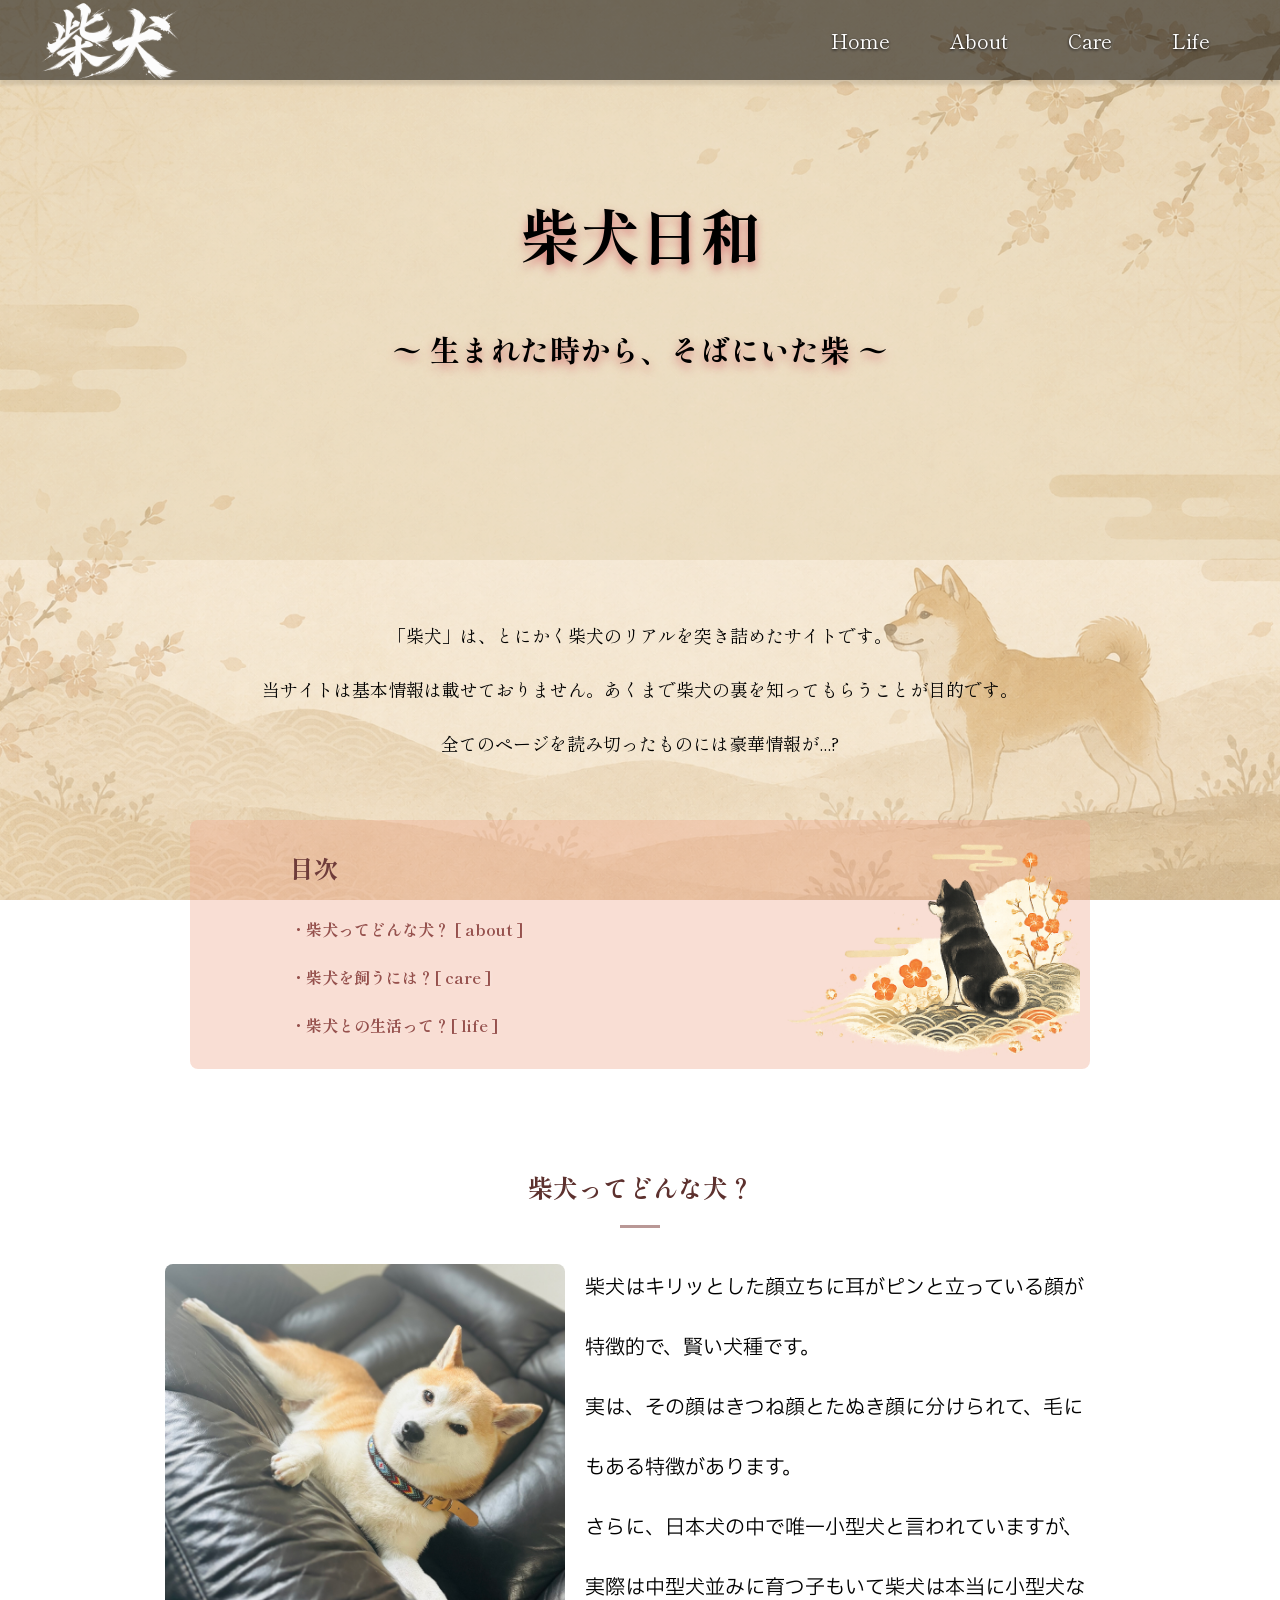
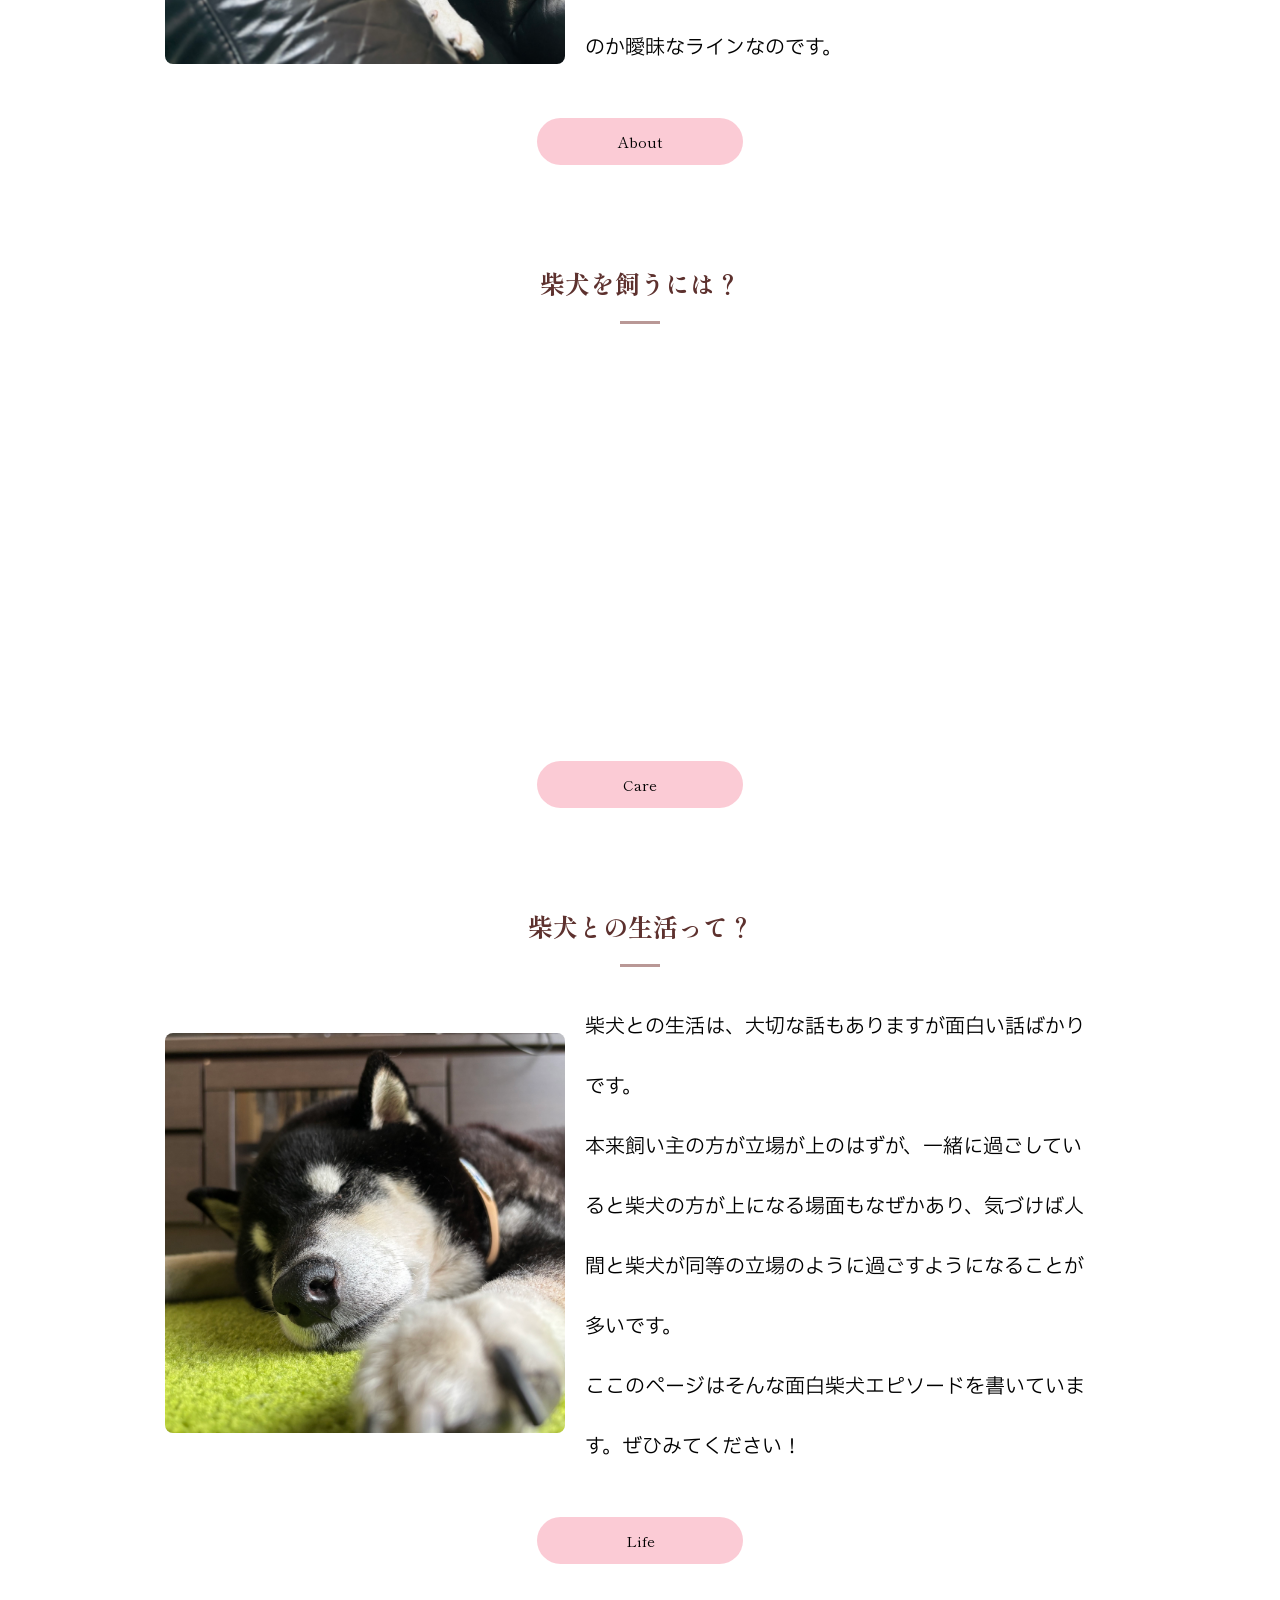
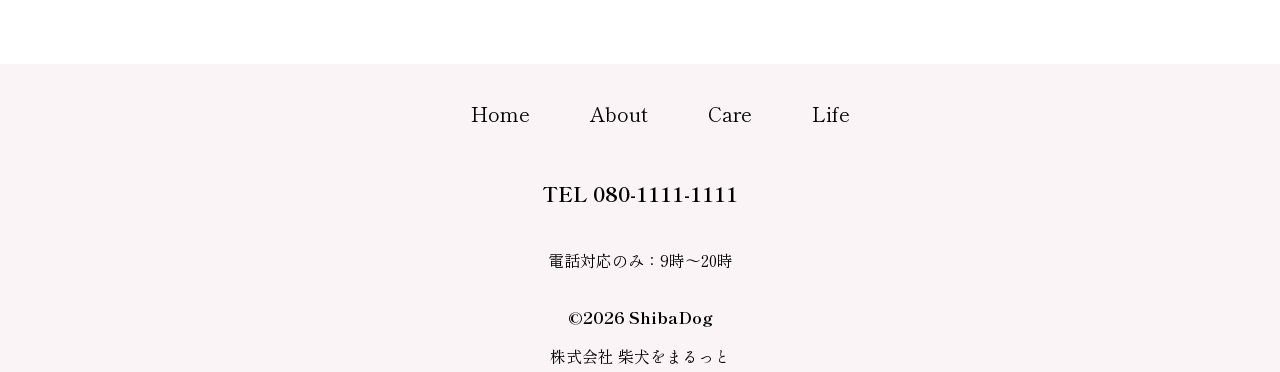
==== commit 47874137: "メッセージ変更" ====
--- a/index.html
+++ b/index.html
@@ -34,7 +34,7 @@
             </div>
         </div>
         <div class="quiz-button hidden" id="quiz-button">
-            <a href="./DogMatch_Site/html/quiz.html">隠しクイズに挑戦</a>
+            <a href="./DogMatch_Site/html/quiz_home.html">隠しクイズに挑戦</a>
         </div>
     </header>
     <main>
@@ -46,7 +46,7 @@
         <div class="fade-in">
             <div class="first-message">
                 <p>
-                    「柴犬」は、とにかく柴犬のリアルを突き詰めたサイトです。<br>当サイトは基本情報は載せておりません。あくまで柴犬の裏を知ってもらうことが目的です。
+                    「柴犬」は、とにかく柴犬のリアルを突き詰めたサイトです。<br>当サイトは基本情報は載せておりません。あくまで柴犬の裏を知ってもらうことが目的です。<br>全てのページを読み切ったものには豪華情報が...?
                 </p>
             </div>
             <div class="table-of-contents">
@@ -198,9 +198,9 @@
         });
 
         window.addEventListener('DOMContentLoaded', () => {
-            const visitedAbout = localStorage.getItem('visited_about')
-            const visitedCare = localStorage.getItem('visited_care')
-            const visitedLife = localStorage.getItem('visited_life')
+            const visitedAbout = sessionStorage.getItem('visited_about')
+            const visitedCare = sessionStorage.getItem('visited_care')
+            const visitedLife = sessionStorage.getItem('visited_life')
             if (visitedAbout && visitedCare && visitedLife) {
                 document.getElementById('quiz-button').classList.remove('hidden');
             }
--- a/DogMatch_Site/css/index.css
+++ b/DogMatch_Site/css/index.css
@@ -190,7 +190,6 @@
     color: #fff;
     border: none;
     border-radius: 30px;
-    cursor: pointer;
     transition: transform 0.2s, box-shadow 0.2s;
 }
 
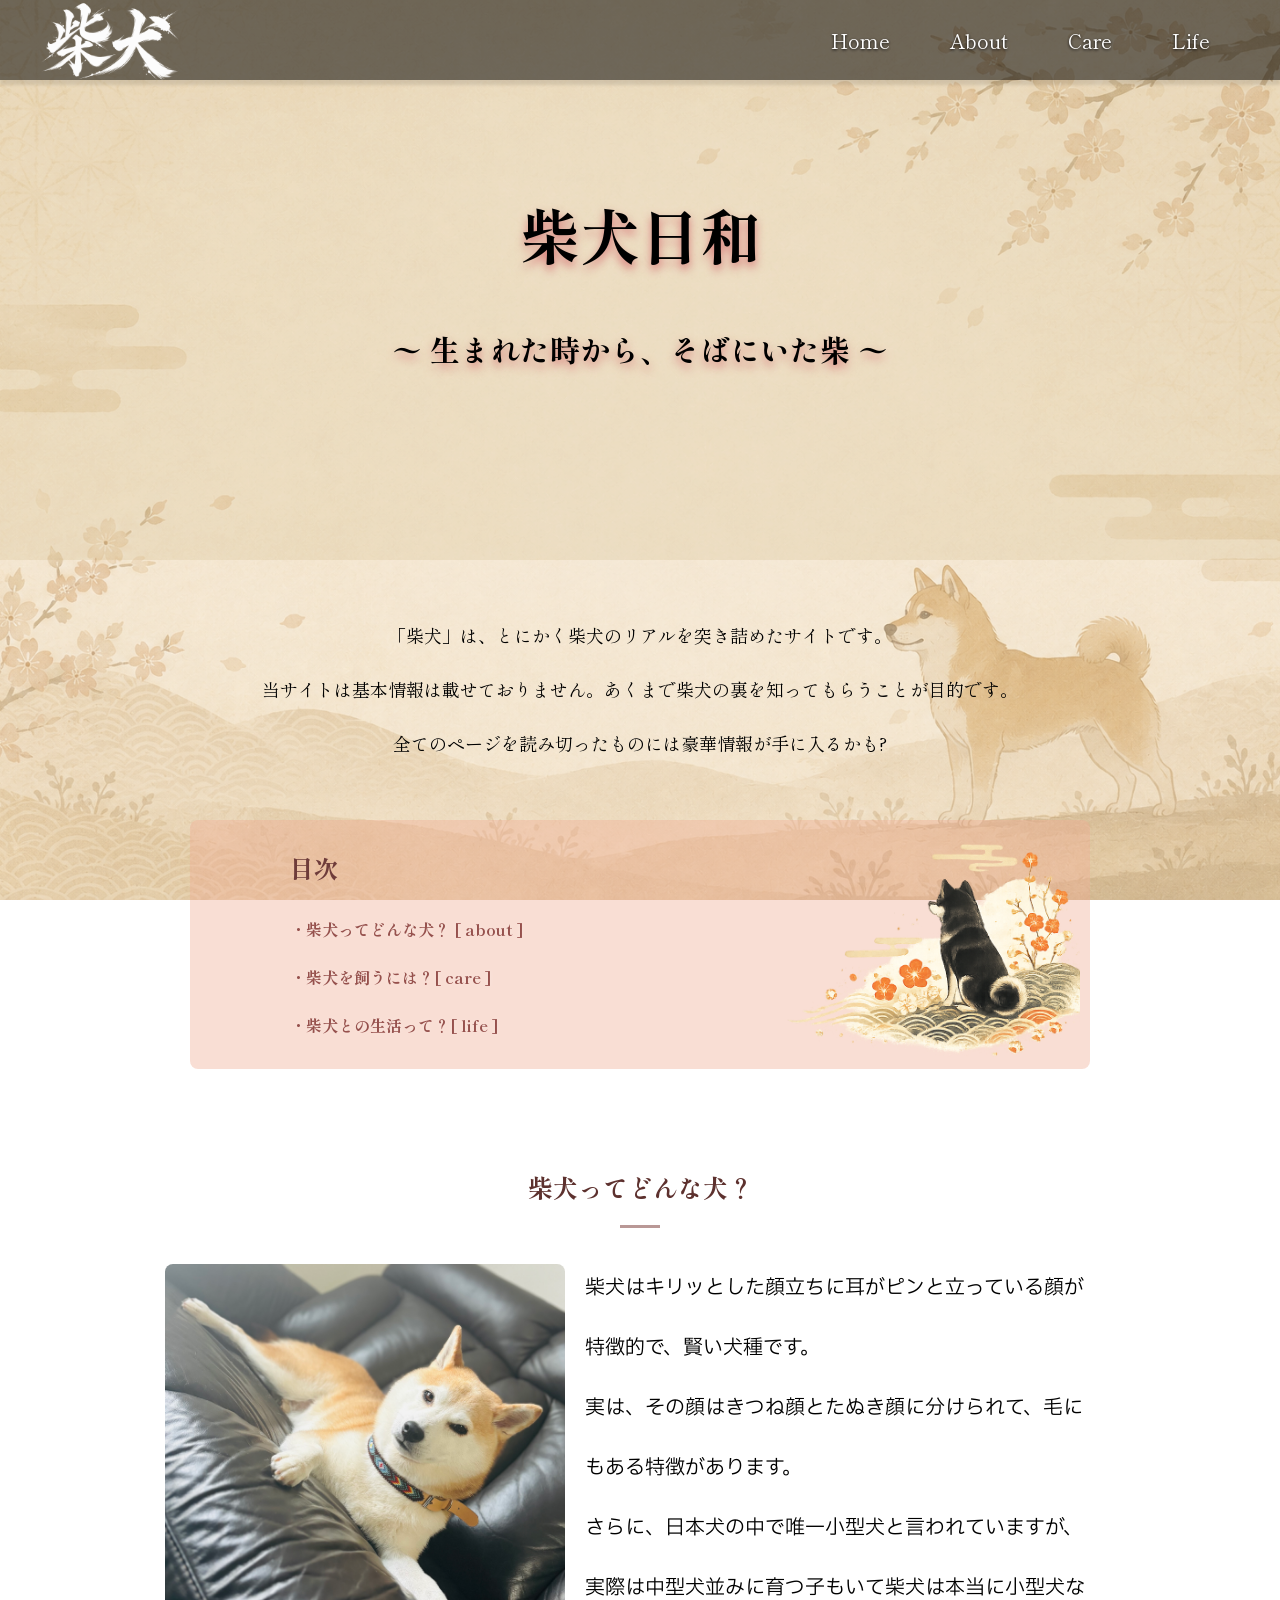
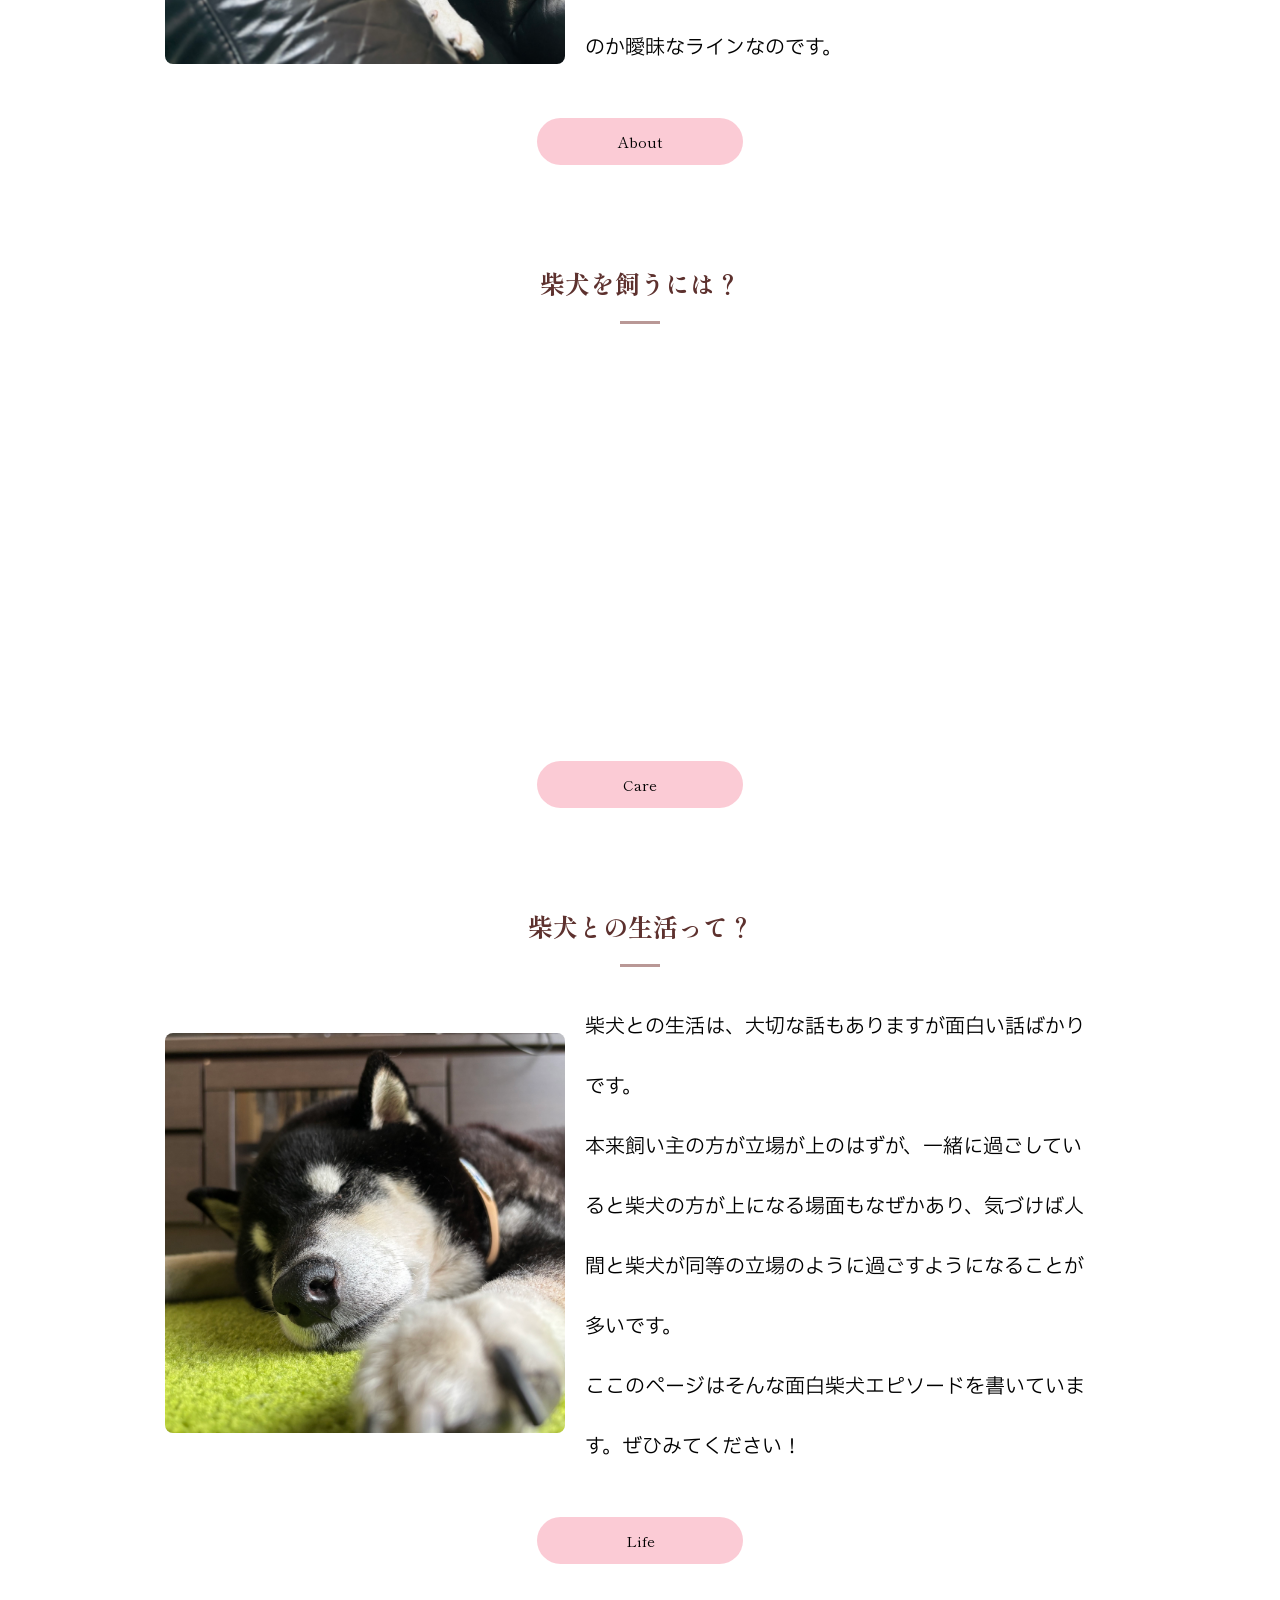
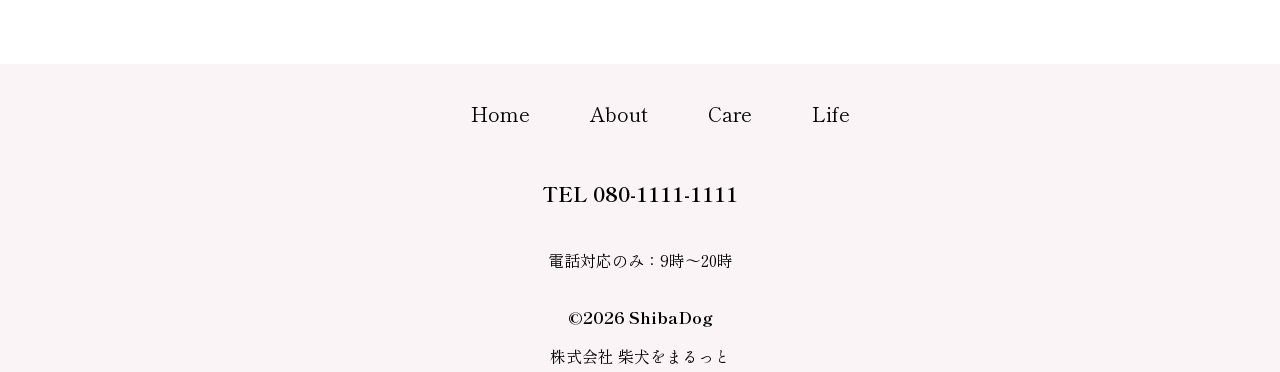
==== commit aa70bf6b: "メッセージ変更" ====
--- a/index.html
+++ b/index.html
@@ -46,7 +46,7 @@
         <div class="fade-in">
             <div class="first-message">
                 <p>
-                    「柴犬」は、とにかく柴犬のリアルを突き詰めたサイトです。<br>当サイトは基本情報は載せておりません。あくまで柴犬の裏を知ってもらうことが目的です。<br>全てのページを読み切ったものには豪華情報が...?
+                    「柴犬」は、とにかく柴犬のリアルを突き詰めたサイトです。<br>当サイトは基本情報は載せておりません。あくまで柴犬の裏を知ってもらうことが目的です。<br>全てのページを読み切ったものには豪華情報が手に入るかも?
                 </p>
             </div>
             <div class="table-of-contents">
